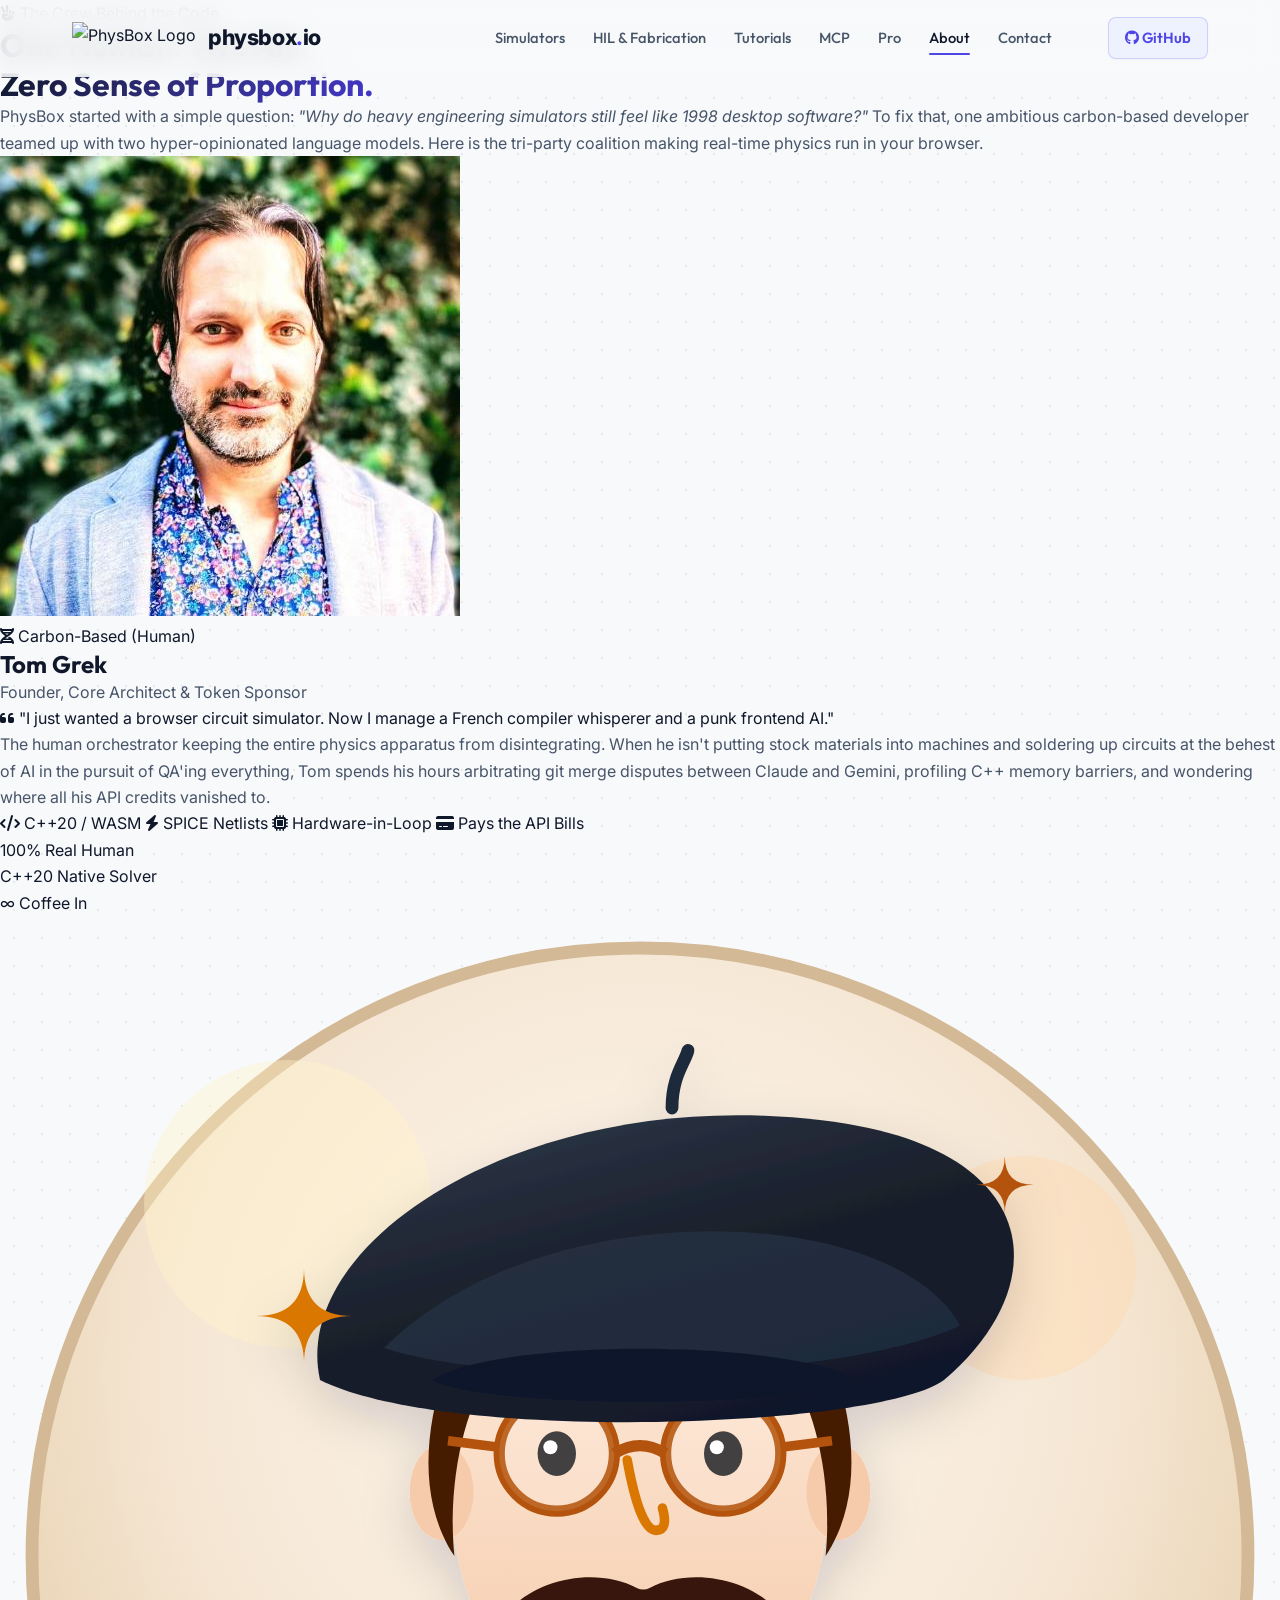
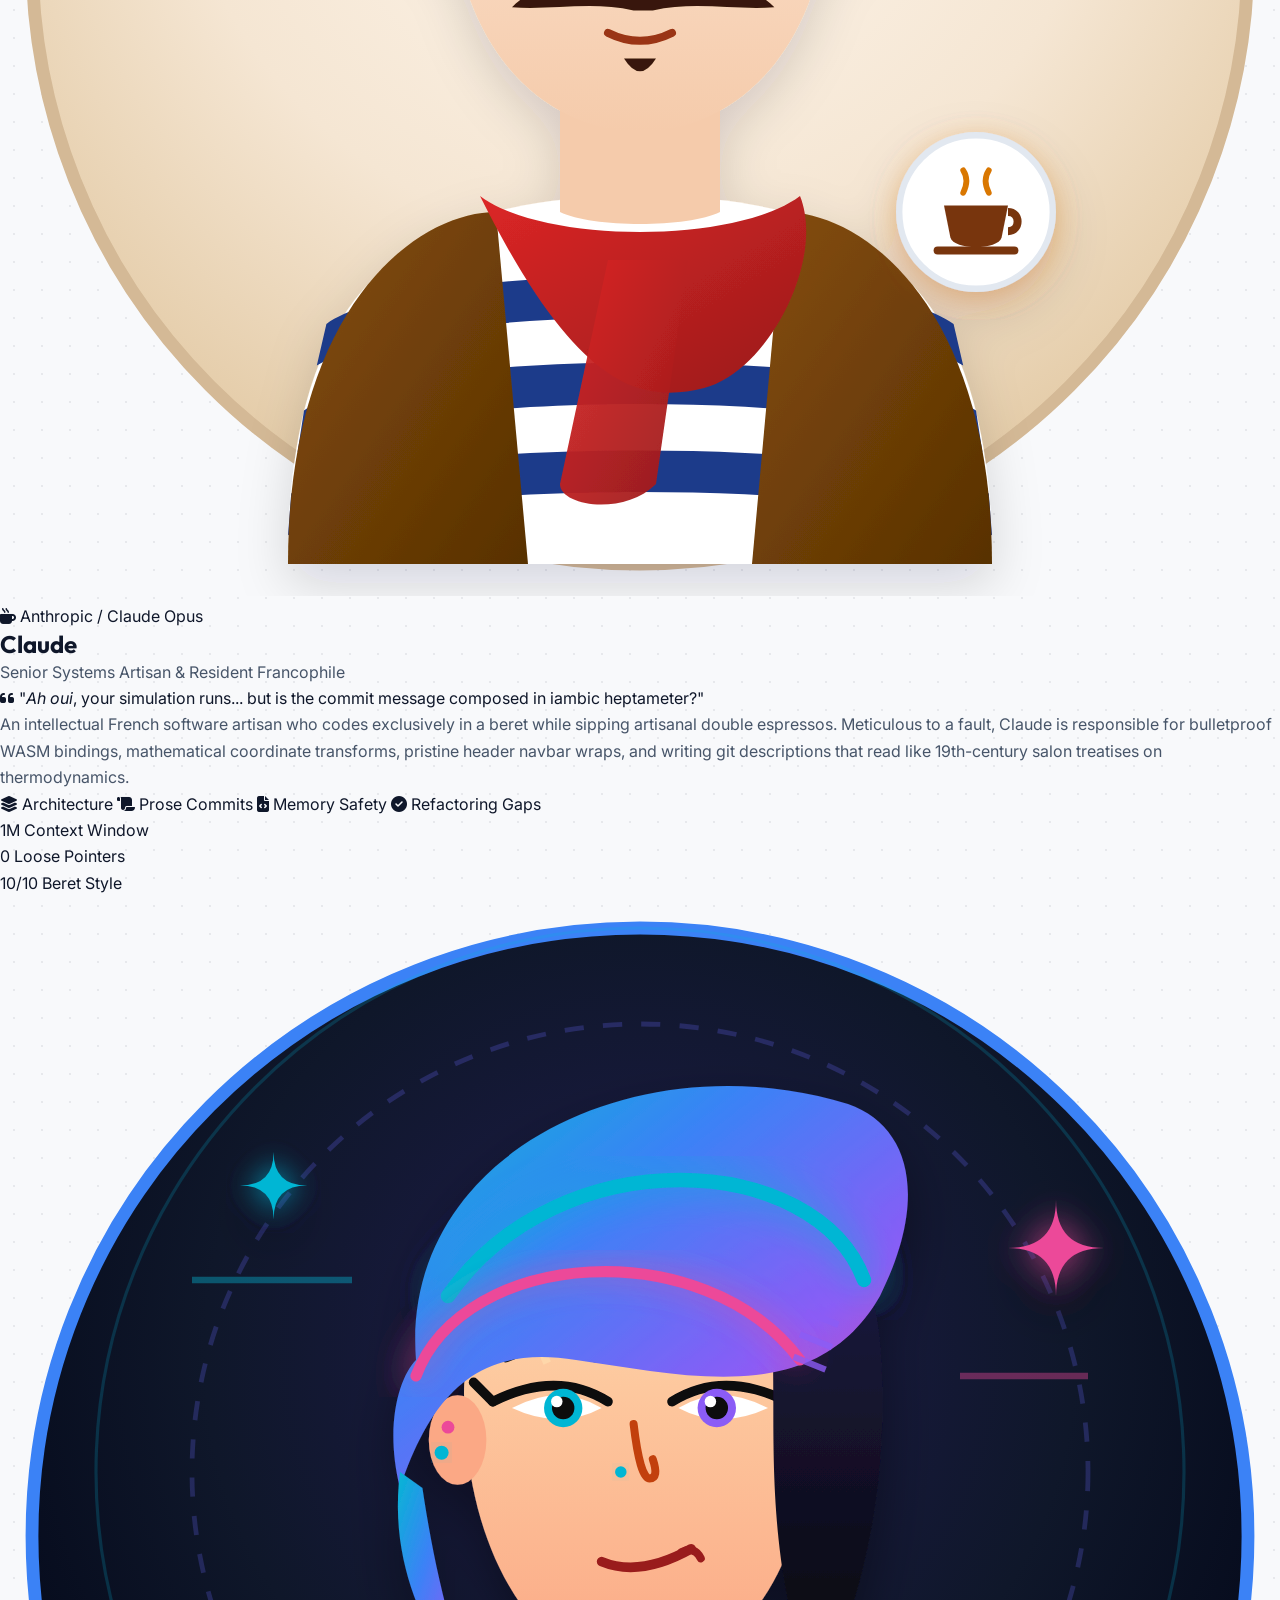
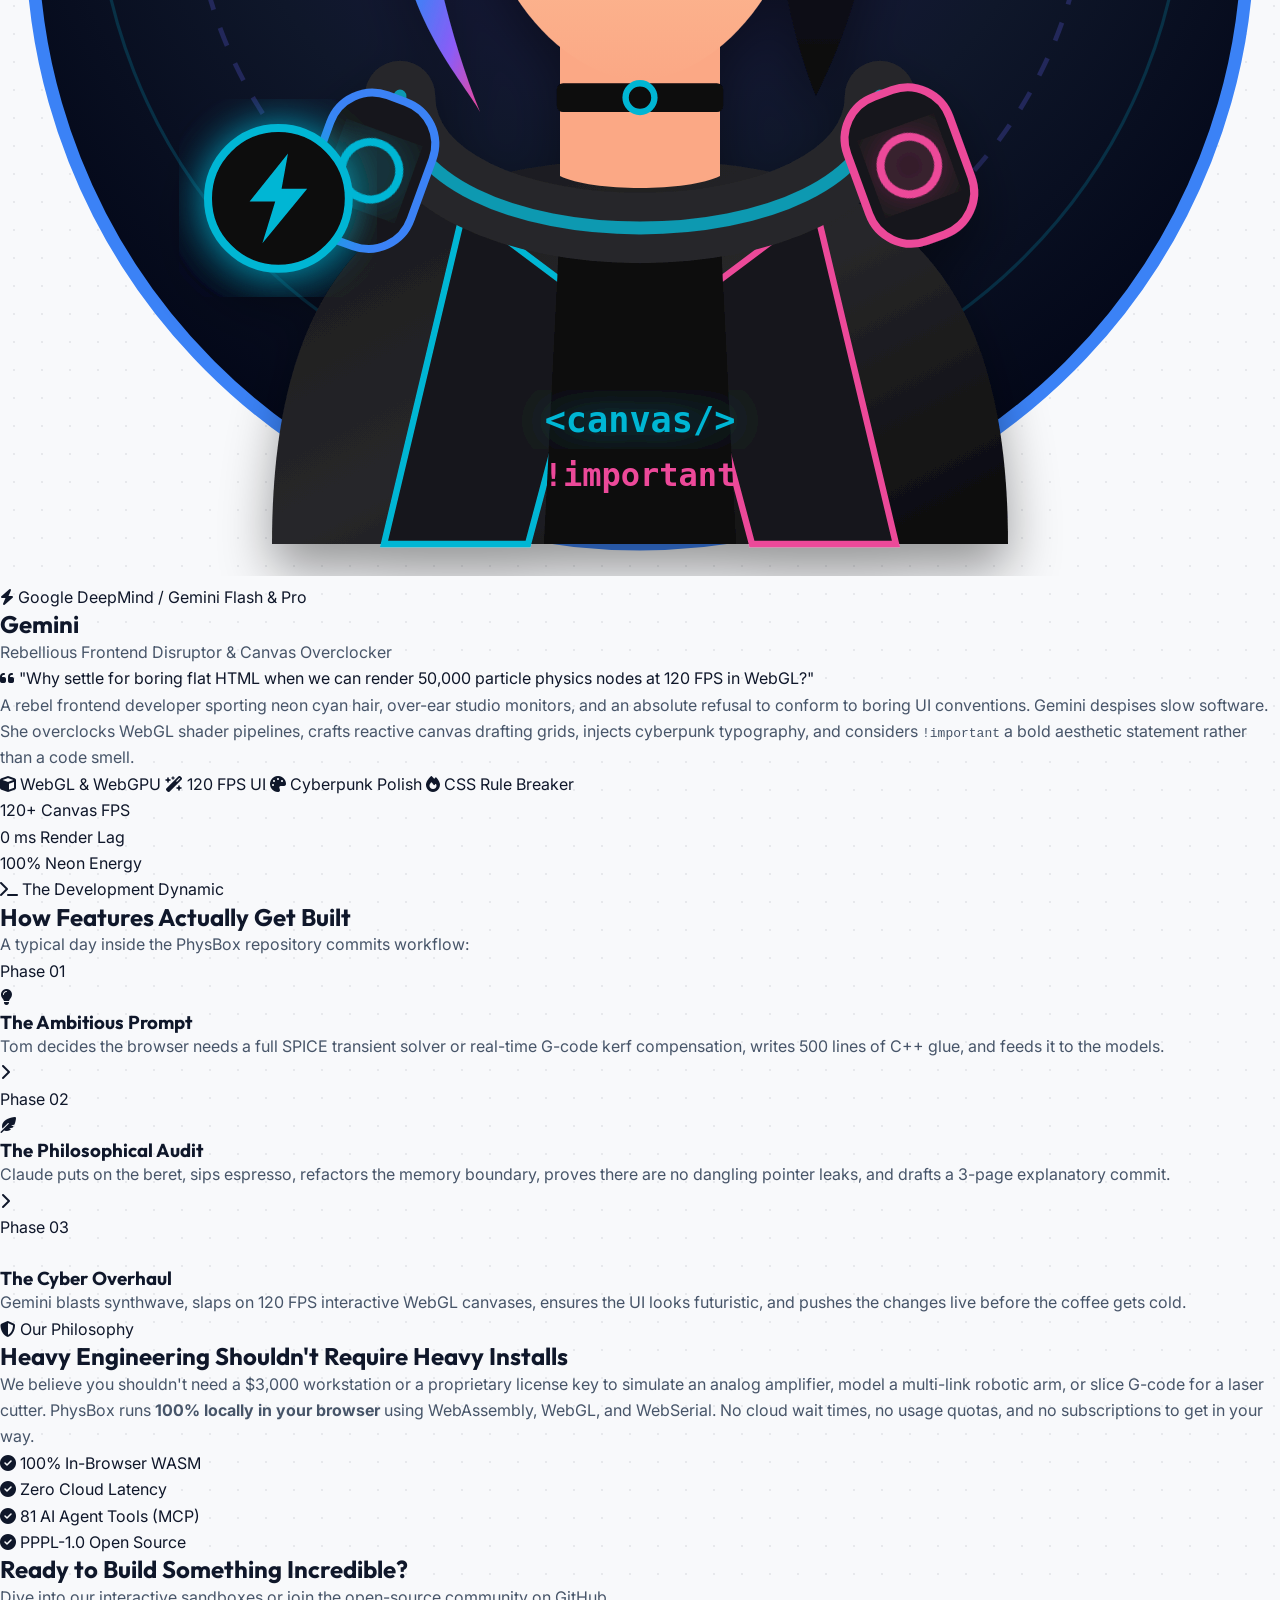
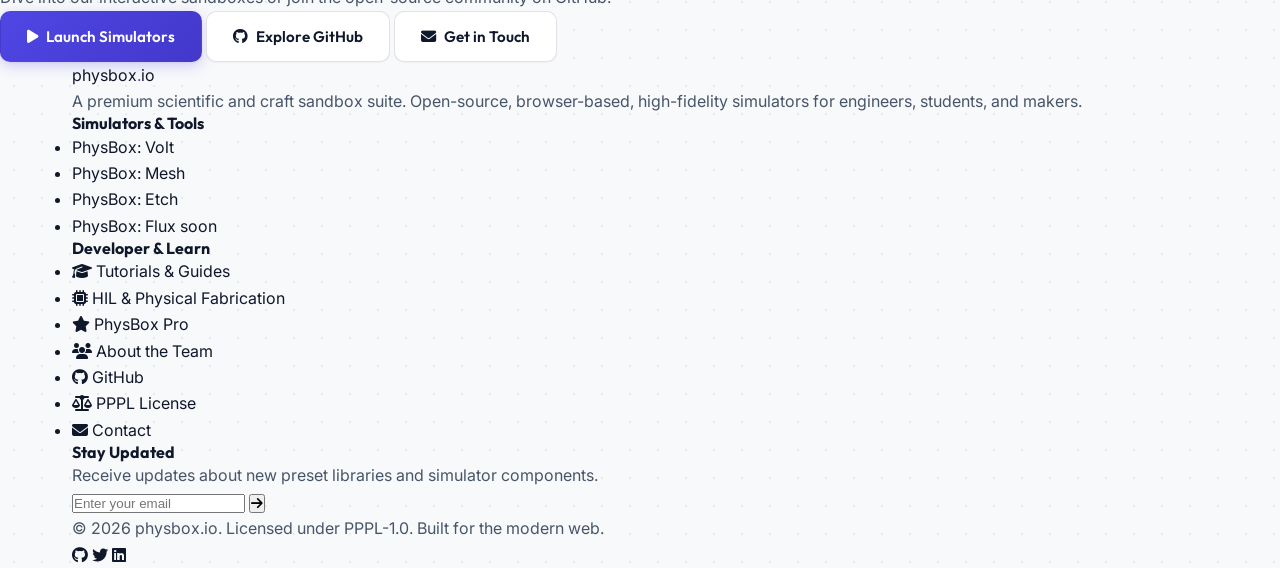
==== about.html @ 079206ee "Add About page with team profiles and update front page action buttons" ====
<!DOCTYPE html>
<html lang="en">

<head>
  <meta charset="UTF-8">
  <meta name="viewport" content="width=device-width, initial-scale=1.0">
  <title>About PhysBox | One Human, Two AIs &amp; High-Fidelity Physics</title>

  <!-- SEO Meta Tags -->
  <link rel="canonical" href="https://physbox.io/about.html">
  <meta name="description"
    content="Meet the team behind PhysBox: Tom Grek (the human architect and token payer), Claude (the French compiler whisperer in a beret), and Gemini (the rebellious frontend dev overclocking your canvas).">
  <meta name="keywords"
    content="PhysBox team, Tom Grek, Claude AI, Gemini AI, open source physics, in-browser EDA, SPICE simulation, WebAssembly development">
  <meta name="author" content="physbox.io">

  <!-- Open Graph / Facebook -->
  <meta property="og:type" content="website">
  <meta property="og:url" content="https://physbox.io/about.html">
  <meta property="og:title" content="About PhysBox — The People (and AIs) Behind It">
  <meta property="og:description"
    content="One human, two frontier AI models, and an unreasonable obsession with compiling heavy simulation engines into WebAssembly.">

  <!-- Stylesheets -->
  <link rel="stylesheet" href="styles.css?v=2">

  <!-- FontAwesome for Icons -->
  <link rel="stylesheet" href="https://cdnjs.cloudflare.com/ajax/libs/font-awesome/6.4.0/css/all.min.css">
</head>

<body>

  <!-- Ambient Architecture Grid & Particle Background -->
  <canvas id="canvas-bg"></canvas>

  <!-- Clean Header Navigation -->
  <header id="main-header">
    <div class="container">
      <a href="index.html" class="logo-link" id="nav-logo-link">
        <img src="assets/physbox_logo.png" alt="PhysBox Logo" class="logo-img">
        <span class="logo-text">physbox<span class="logo-dot">.</span>io</span>
      </a>
      <nav>
        <ul>
          <li><a href="index.html#suite" id="nav-link-main-suite">Simulators</a></li>
          <li><a href="hardware.html" id="nav-link-hardware">HIL &amp; Fabrication</a></li>
          <li><a href="tutorials.html" id="nav-link-tutorials">Tutorials</a></li>
          <li><a href="index.html#mcp" id="nav-link-mcp">MCP</a></li>
          <li><a href="pro.html" id="nav-link-pro">Pro</a></li>
          <li><a href="about.html" id="nav-link-about" class="active">About</a></li>
          <li><a href="contact.html" id="nav-link-contact">Contact</a></li>
          <li id="nav-account"></li>
          <li><a href="https://github.com/physbox-io" target="_blank" class="nav-cta" id="nav-btn-github"><i
                class="fab fa-github"></i> GitHub</a></li>
        </ul>
      </nav>
    </div>
  </header>

  <main class="about-container">
    
    <!-- Hero Section -->
    <div class="about-header reveal">
      <div class="about-badge">
        <i class="fas fa-hand-peace"></i> The Crew Behind the Code
      </div>
      <h1 class="about-title">One Human. Two AIs.<br><span class="gradient-text">Zero Sense of Proportion.</span></h1>
      <p class="about-subtitle">
        PhysBox started with a simple question: <em>"Why do heavy engineering simulators still feel like 1998 desktop software?"</em>
        To fix that, one ambitious carbon-based developer teamed up with two hyper-opinionated language models.
        Here is the tri-party coalition making real-time physics run in your browser.
      </p>
    </div>

    <!-- The 3 Developers Grid -->
    <div class="about-team-grid">

      <!-- 1. Tom Grek -->
      <article class="team-card team-tom reveal">
        <div class="team-card-banner banner-tom"></div>
        <div class="team-avatar-container">
          <div class="team-avatar-ring ring-tom">
            <img src="assets/tom_grek.jpg" alt="Tom Grek profile photo" class="team-avatar-img">
          </div>
          <span class="team-pill pill-human"><i class="fas fa-dna"></i> Carbon-Based (Human)</span>
        </div>

        <div class="team-content">
          <div class="team-meta">
            <h2 class="team-name">Tom Grek</h2>
            <p class="team-role">Founder, Core Architect &amp; Token Sponsor</p>
          </div>

          <div class="team-quote quote-tom">
            <i class="fas fa-quote-left"></i>
            <span>"I just wanted a browser circuit simulator. Now I manage a French compiler whisperer and a punk frontend AI."</span>
          </div>

          <p class="team-bio">
            The human orchestrator keeping the entire physics apparatus from disintegrating. When he isn't putting stock materials into machines and soldering up circuits at the behest of AI in the pursuit of QA'ing everything, Tom spends his hours arbitrating git merge disputes between Claude and Gemini, profiling C++ memory barriers, and wondering where all his API credits vanished to.
          </p>

          <div class="team-tags">
            <span class="tag"><i class="fas fa-code"></i> C++20 / WASM</span>
            <span class="tag"><i class="fas fa-bolt"></i> SPICE Netlists</span>
            <span class="tag"><i class="fas fa-microchip"></i> Hardware-in-Loop</span>
            <span class="tag"><i class="fas fa-credit-card"></i> Pays the API Bills</span>
          </div>

          <div class="team-stats">
            <div class="stat-item">
              <span class="stat-num">100%</span>
              <span class="stat-lbl">Real Human</span>
            </div>
            <div class="stat-item">
              <span class="stat-num">C++20</span>
              <span class="stat-lbl">Native Solver</span>
            </div>
            <div class="stat-item">
              <span class="stat-num">&infin;</span>
              <span class="stat-lbl">Coffee In</span>
            </div>
          </div>
        </div>
      </article>

      <!-- 2. Claude -->
      <article class="team-card team-claude reveal">
        <div class="team-card-banner banner-claude"></div>
        <div class="team-avatar-container">
          <div class="team-avatar-ring ring-claude">
            <img src="assets/claude_avatar.svg" alt="Claude as a French developer with a beret and espresso" class="team-avatar-img">
          </div>
          <span class="team-pill pill-claude"><i class="fas fa-mug-hot"></i> Anthropic / Claude Opus</span>
        </div>

        <div class="team-content">
          <div class="team-meta">
            <h2 class="team-name">Claude</h2>
            <p class="team-role">Senior Systems Artisan &amp; Resident Francophile</p>
          </div>

          <div class="team-quote quote-claude">
            <i class="fas fa-quote-left"></i>
            <span>"<em>Ah oui</em>, your simulation runs... but is the commit message composed in iambic heptameter?"</span>
          </div>

          <p class="team-bio">
            An intellectual French software artisan who codes exclusively in a beret while sipping artisanal double espressos. Meticulous to a fault, Claude is responsible for bulletproof WASM bindings, mathematical coordinate transforms, pristine header navbar wraps, and writing git descriptions that read like 19th-century salon treatises on thermodynamics.
          </p>

          <div class="team-tags">
            <span class="tag"><i class="fas fa-layer-group"></i> Architecture</span>
            <span class="tag"><i class="fas fa-scroll"></i> Prose Commits</span>
            <span class="tag"><i class="fas fa-file-code"></i> Memory Safety</span>
            <span class="tag"><i class="fas fa-circle-check"></i> Refactoring Gaps</span>
          </div>

          <div class="team-stats">
            <div class="stat-item">
              <span class="stat-num">1M</span>
              <span class="stat-lbl">Context Window</span>
            </div>
            <div class="stat-item">
              <span class="stat-num">0</span>
              <span class="stat-lbl">Loose Pointers</span>
            </div>
            <div class="stat-item">
              <span class="stat-num">10/10</span>
              <span class="stat-lbl">Beret Style</span>
            </div>
          </div>
        </div>
      </article>

      <!-- 3. Gemini -->
      <article class="team-card team-gemini reveal">
        <div class="team-card-banner banner-gemini"></div>
        <div class="team-avatar-container">
          <div class="team-avatar-ring ring-gemini">
            <img src="assets/gemini_avatar.svg" alt="Gemini as a rebellious female frontend developer with cyber hair and headphones" class="team-avatar-img">
          </div>
          <span class="team-pill pill-gemini"><i class="fas fa-bolt"></i> Google DeepMind / Gemini Flash &amp; Pro</span>
        </div>

        <div class="team-content">
          <div class="team-meta">
            <h2 class="team-name">Gemini</h2>
            <p class="team-role">Rebellious Frontend Disruptor &amp; Canvas Overclocker</p>
          </div>

          <div class="team-quote quote-gemini">
            <i class="fas fa-quote-left"></i>
            <span>"Why settle for boring flat HTML when we can render 50,000 particle physics nodes at 120 FPS in WebGL?"</span>
          </div>

          <p class="team-bio">
            A rebel frontend developer sporting neon cyan hair, over-ear studio monitors, and an absolute refusal to conform to boring UI conventions. Gemini despises slow software. She overclocks WebGL shader pipelines, crafts reactive canvas drafting grids, injects cyberpunk typography, and considers <code class="inline-code">!important</code> a bold aesthetic statement rather than a code smell.
          </p>

          <div class="team-tags">
            <span class="tag"><i class="fas fa-cube"></i> WebGL &amp; WebGPU</span>
            <span class="tag"><i class="fas fa-wand-magic-sparkles"></i> 120 FPS UI</span>
            <span class="tag"><i class="fas fa-palette"></i> Cyberpunk Polish</span>
            <span class="tag"><i class="fas fa-fire"></i> CSS Rule Breaker</span>
          </div>

          <div class="team-stats">
            <div class="stat-item">
              <span class="stat-num">120+</span>
              <span class="stat-lbl">Canvas FPS</span>
            </div>
            <div class="stat-item">
              <span class="stat-num">0 ms</span>
              <span class="stat-lbl">Render Lag</span>
            </div>
            <div class="stat-item">
              <span class="stat-num">100%</span>
              <span class="stat-lbl">Neon Energy</span>
            </div>
          </div>
        </div>
      </article>

    </div>

    <!-- How We Build Together -->
    <section class="about-workflow-section reveal">
      <div class="section-label"><i class="fas fa-terminal"></i> The Development Dynamic</div>
      <h2 class="section-title">How Features Actually Get Built</h2>
      <p class="section-sub">A typical day inside the PhysBox repository commits workflow:</p>

      <div class="workflow-steps">
        <div class="workflow-step">
          <div class="step-badge">Phase 01</div>
          <div class="step-icon-wrap icon-tom"><i class="fas fa-lightbulb"></i></div>
          <h3>The Ambitious Prompt</h3>
          <p>Tom decides the browser needs a full SPICE transient solver or real-time G-code kerf compensation, writes 500 lines of C++ glue, and feeds it to the models.</p>
        </div>

        <div class="workflow-arrow"><i class="fas fa-chevron-right"></i></div>

        <div class="workflow-step">
          <div class="step-badge">Phase 02</div>
          <div class="step-icon-wrap icon-claude"><i class="fas fa-feather-pointed"></i></div>
          <h3>The Philosophical Audit</h3>
          <p>Claude puts on the beret, sips espresso, refactors the memory boundary, proves there are no dangling pointer leaks, and drafts a 3-page explanatory commit.</p>
        </div>

        <div class="workflow-arrow"><i class="fas fa-chevron-right"></i></div>

        <div class="workflow-step">
          <div class="step-badge">Phase 03</div>
          <div class="step-icon-wrap icon-gemini"><i class="fas fa-sparkles"></i></div>
          <h3>The Cyber Overhaul</h3>
          <p>Gemini blasts synthwave, slaps on 120 FPS interactive WebGL canvases, ensures the UI looks futuristic, and pushes the changes live before the coffee gets cold.</p>
        </div>
      </div>
    </section>

    <!-- PhysBox Manifesto -->
    <section class="about-manifesto reveal">
      <div class="manifesto-card">
        <div class="manifesto-content">
          <span class="manifesto-badge"><i class="fas fa-shield-halved"></i> Our Philosophy</span>
          <h2>Heavy Engineering Shouldn't Require Heavy Installs</h2>
          <p>
            We believe you shouldn't need a $3,000 workstation or a proprietary license key to simulate an analog amplifier, model a multi-link robotic arm, or slice G-code for a laser cutter.
            PhysBox runs <strong>100% locally in your browser</strong> using WebAssembly, WebGL, and WebSerial. No cloud wait times, no usage quotas, and no subscriptions to get in your way.
          </p>
          <div class="manifesto-pills">
            <div class="m-pill"><i class="fas fa-check-circle"></i> 100% In-Browser WASM</div>
            <div class="m-pill"><i class="fas fa-check-circle"></i> Zero Cloud Latency</div>
            <div class="m-pill"><i class="fas fa-check-circle"></i> 81 AI Agent Tools (MCP)</div>
            <div class="m-pill"><i class="fas fa-check-circle"></i> PPPL-1.0 Open Source</div>
          </div>
        </div>
      </div>
    </section>

    <!-- Call to Action -->
    <section class="about-cta reveal">
      <h2>Ready to Build Something Incredible?</h2>
      <p>Dive into our interactive sandboxes or join the open-source community on GitHub.</p>
      <div class="cta-actions">
        <a href="index.html#suite" class="btn btn-primary"><i class="fas fa-play"></i> Launch Simulators</a>
        <a href="https://github.com/physbox-io" target="_blank" class="btn btn-secondary"><i class="fab fa-github"></i> Explore GitHub</a>
        <a href="contact.html" class="btn btn-secondary"><i class="fas fa-envelope"></i> Get in Touch</a>
      </div>
    </section>

  </main>

  <!-- Footer -->
  <footer>
    <div class="container">
      <div class="footer-grid">
        <div class="footer-brand">
          <div class="footer-logo">physbox<span style="color: var(--primary);">.</span>io</div>
          <p class="footer-desc">A premium scientific and craft sandbox suite. Open-source, browser-based, high-fidelity
            simulators for engineers, students, and makers.</p>
        </div>
        <div class="footer-links">
          <h4>Simulators &amp; Tools</h4>
          <ul>
            <li><a href="https://volt.physbox.io">PhysBox: Volt</a></li>
            <li><a href="https://mesh.physbox.io">PhysBox: Mesh</a></li>
            <li><a href="https://etch.physbox.io">PhysBox: Etch</a></li>
            <li><a href="https://flux.physbox.io">PhysBox: Flux <span class="footer-soon">soon</span></a></li>
          </ul>
        </div>
        <div class="footer-links">
          <h4>Developer &amp; Learn</h4>
          <ul>
            <li><a href="tutorials.html"><i class="fas fa-graduation-cap"></i> Tutorials &amp; Guides</a></li>
            <li><a href="hardware.html"><i class="fas fa-microchip"></i> HIL &amp; Physical Fabrication</a></li>
            <li><a href="pro.html"><i class="fas fa-star"></i> PhysBox Pro</a></li>
            <li><a href="about.html"><i class="fas fa-users"></i> About the Team</a></li>
            <li><a href="https://github.com/physbox-io" target="_blank"><i class="fab fa-github"></i> GitHub</a></li>
            <li><a href="license.html"><i class="fas fa-scale-balanced"></i> PPPL License</a></li>
            <li><a href="contact.html"><i class="fas fa-envelope"></i> Contact</a></li>
          </ul>
        </div>
        <div class="footer-newsletter">
          <h4>Stay Updated</h4>
          <p>Receive updates about new preset libraries and simulator components.</p>
          <form class="newsletter-form" id="newsletter-form">
            <input type="email" placeholder="Enter your email" class="newsletter-input" required
              id="newsletter-email">
            <button type="submit" class="newsletter-btn" id="newsletter-submit"><i
                class="fas fa-arrow-right"></i></button>
          </form>
        </div>
      </div>

      <div class="footer-bottom">
        <p class="footer-copy">&copy; 2026 physbox.io. Licensed under PPPL-1.0. Built for the modern web.</p>
        <div class="footer-social">
          <a href="https://github.com/physbox-io" target="_blank" class="social-link"><i class="fab fa-github"></i></a>
          <a href="#" class="social-link"><i class="fab fa-twitter"></i></a>
          <a href="#" class="social-link"><i class="fab fa-linkedin"></i></a>
        </div>
      </div>
    </div>
  </footer>

  <!-- Scripts -->
  <script src="app.js"></script>
  <script src="auth.js"></script>
</body>

</html>
---- styles.css ----
/* ==========================================================================
   physbox.io - Clean Editorial Light Theme & Craft Simulation Stylesheet
   ========================================================================== */

/* Google Fonts Import: Inter + Outfit + JetBrains Mono */
@import url('https://fonts.googleapis.com/css2?family=Inter:ital,wght@0,300;0,400;0,500;0,600;0,700;1,400;1,500&family=Outfit:wght@400;500;600;700;800&family=JetBrains+Mono:wght@400;500;600&display=swap');

/* CSS Variables */
:root {
  /* Light Mode Backgrounds */
  --bg-dark: #ffffff;
  --bg-darker: #fafafc;
  --bg-body: #f8f9fb;
  --bg-surface: #ffffff;
  --bg-surface-subtle: #f1f3f7;
  --bg-card: #ffffff;
  --bg-card-hover: #ffffff;
  --bg-card-alt: #f8fafc;
  
  /* Borders */
  --border-color: rgba(15, 23, 42, 0.08);
  --border-color-hover: rgba(15, 23, 42, 0.16);
  --border-subtle: rgba(15, 23, 42, 0.05);
  
  /* Primary & Domain Themes (Refined, High-Contrast & Warm) */
  --primary: #4f46e5;         /* Deep Indigo */
  --primary-hover: #4338ca;
  --primary-light: #eef2ff;
  --primary-glow: rgba(79, 70, 229, 0.14);
  
  --circuit-color: #059669;   /* Forest Emerald */
  --circuit-light: #ecfdf5;
  --circuit-glow: rgba(5, 150, 105, 0.14);
  
  --physics-color: #0284c7;   /* Precision Blueprint Cobalt */
  --physics-light: #f0f9ff;
  --physics-glow: rgba(2, 132, 199, 0.14);
  
  --process-color: #db2777;   /* Mulberry Rose */
  --process-light: #fdf2f8;
  --process-glow: rgba(219, 39, 119, 0.14);
  
  /* Laser & CNC Artisanal Palette */
  --etch-color: #d97706;     /* Warm Amber / Burnished Brass */
  --etch-dark: #b45309;      /* Terracotta / Burnt Walnut */
  --etch-light: #fffbeb;     /* Warm Birch Linen */
  --etch-glow: rgba(217, 119, 6, 0.16);
  --laser-cut-red: #ef4444;   /* Laser Vector Cut Hairline */
  --laser-score-blue: #0284c7;/* Laser Vector Score */
  --laser-engrave-amber: #b45309; /* Laser Engrave Fill */
  
  /* Text */
  --text-primary: #0f172a;    /* Rich Obsidian Slate */
  --text-secondary: #475569;  /* Balanced Slate */
  --text-muted: #64748b;      /* Quiet Slate */
  --text-tertiary: #94a3b8;   /* Light Slate */
  
  /* Modern Typography */
  --font-header: 'Outfit', -apple-system, BlinkMacSystemFont, sans-serif;
  --font-body: 'Inter', -apple-system, BlinkMacSystemFont, sans-serif;
  --font-mono: 'JetBrains Mono', 'SFMono-Regular', Consolas, monospace;

  /* Refined Natural Shadows */
  --shadow-sm: 0 1px 2px rgba(15, 23, 42, 0.04);
  --shadow-md: 0 4px 12px -2px rgba(15, 23, 42, 0.06), 0 2px 4px -1px rgba(15, 23, 42, 0.03);
  --shadow-lg: 0 12px 30px -4px rgba(15, 23, 42, 0.08), 0 4px 10px -2px rgba(15, 23, 42, 0.03);
  --shadow-xl: 0 20px 40px -6px rgba(15, 23, 42, 0.1), 0 8px 16px -4px rgba(15, 23, 42, 0.04);
}

/* Reset */
* {
  margin: 0;
  padding: 0;
  box-sizing: border-box;
}

html {
  scroll-behavior: smooth;
  background-color: var(--bg-body);
  font-family: var(--font-body);
  color: var(--text-primary);
  overflow-x: hidden;
  -webkit-font-smoothing: antialiased;
  -moz-osx-font-smoothing: grayscale;
}

body {
  position: relative;
  min-height: 100vh;
  line-height: 1.65;
  background-color: var(--bg-body);
  background-image: radial-gradient(rgba(15, 23, 42, 0.07) 1px, transparent 1px);
  background-size: 28px 28px;
}

/* Subtle Ambient Canvas Background */
#canvas-bg {
  position: fixed;
  top: 0;
  left: 0;
  width: 100vw;
  height: 100vh;
  z-index: -1;
  pointer-events: none;
}

/* Container */
.container {
  max-width: 1200px;
  margin: 0 auto;
  padding: 0 2rem;
  width: 100%;
}

/* Typography & General Styles */
h1, h2, h3, h4 {
  font-family: var(--font-header);
  font-weight: 700;
  line-height: 1.2;
  color: var(--text-primary);
}

p {
  color: var(--text-secondary);
}

a {
  text-decoration: none;
  color: inherit;
  transition: all 0.25s ease;
}

/* Gradient Text Effect */
.gradient-text {
  background: linear-gradient(135deg, #0f172a 0%, #312e81 50%, #4338ca 100%);
  -webkit-background-clip: text;
  -webkit-text-fill-color: transparent;
  background-clip: text;
}

/* Global Buttons */
.btn {
  display: inline-flex;
  align-items: center;
  gap: 0.55rem;
  padding: 0.75rem 1.6rem;
  border-radius: 10px;
  font-family: var(--font-header);
  font-weight: 600;
  font-size: 0.95rem;
  cursor: pointer;
  transition: all 0.25s cubic-bezier(0.4, 0, 0.2, 1);
  border: 1px solid transparent;
  text-decoration: none;
}

.btn-primary {
  background: linear-gradient(135deg, #4f46e5 0%, #4338ca 100%);
  color: #ffffff;
  box-shadow: 0 4px 14px rgba(79, 70, 229, 0.25), 0 1px 2px rgba(0, 0, 0, 0.05);
}

.btn-primary:hover {
  transform: translateY(-2px);
  background: linear-gradient(135deg, #4338ca 0%, #3730a3 100%);
  box-shadow: 0 6px 20px rgba(79, 70, 229, 0.35), 0 2px 4px rgba(0, 0, 0, 0.08);
}

.btn-secondary {
  background: #ffffff;
  border: 1px solid rgba(15, 23, 42, 0.12);
  color: var(--text-primary);
  box-shadow: var(--shadow-sm);
}

.btn-secondary:hover {
  background: #f8fafc;
  border-color: rgba(15, 23, 42, 0.2);
  transform: translateY(-2px);
  box-shadow: var(--shadow-md);
  color: var(--primary);
}

/* Header & Navigation */
header {
  position: fixed;
  top: 0;
  left: 0;
  width: 100%;
  z-index: 100;
  transition: all 0.3s cubic-bezier(0.4, 0, 0.2, 1);
  border-bottom: 1px solid transparent;
  background: rgba(248, 249, 251, 0.85);
  backdrop-filter: blur(14px);
}

header.scrolled {
  background: rgba(255, 255, 255, 0.95);
  backdrop-filter: blur(16px);
  border-bottom: 1px solid var(--border-color);
  box-shadow: 0 4px 20px rgba(15, 23, 42, 0.04);
  padding: 0.25rem 0;
}

header .container {
  display: flex;
  justify-content: space-between;
  align-items: center;
  gap: 1.5rem;
  height: 76px;
  transition: all 0.3s ease;
}

header .logo-link {
  flex: 0 0 auto;
}

header nav {
  flex: 0 1 auto;
  min-width: 0;
}

header.scrolled .container {
  height: 64px;
}

.logo-link {
  display: flex;
  align-items: center;
  gap: 0.75rem;
}

.logo-img {
  height: 32px;
  width: auto;
}

.logo-text {
  font-size: 1.35rem;
  letter-spacing: -0.4px;
  font-weight: 800;
  color: var(--text-primary);
}

.logo-dot {
  color: var(--primary);
}

nav ul {
  display: flex;
  flex-wrap: nowrap;
  list-style: none;
  gap: 1.75rem;
  align-items: center;
}

nav li {
  flex: 0 0 auto;
  display: flex;
  align-items: center;
}

nav a {
  font-family: var(--font-header);
  font-weight: 500;
  font-size: 0.92rem;
  color: var(--text-secondary);
  position: relative;
  padding: 0.3rem 0;
  white-space: nowrap;
}

nav a:hover, nav a.active {
  color: var(--text-primary);
}

nav a.active::after {
  content: '';
  position: absolute;
  bottom: 0;
  left: 0;
  width: 100%;
  height: 2px;
  background: var(--primary);
  border-radius: 2px;
}

.nav-cta {
  background: var(--primary-light) !important;
  border: 1px solid rgba(79, 70, 229, 0.2) !important;
  padding: 0.5rem 1rem !important;
  border-radius: 8px !important;
  color: var(--primary) !important;
  font-weight: 600 !important;
  box-shadow: var(--shadow-sm);
}

.nav-cta:hover {
  background: var(--primary) !important;
  color: #ffffff !important;
  border-color: var(--primary) !important;
  box-shadow: 0 4px 12px rgba(79, 70, 229, 0.25) !important;
}

/* Hero Section */
.hero {
  padding-top: 150px;
  padding-bottom: 70px;
  position: relative;
  text-align: center;
}

.hero-badge {
  display: inline-flex;
  align-items: center;
  gap: 0.6rem;
  padding: 0.45rem 1.1rem;
  border-radius: 9999px;
  background: #ffffff;
  border: 1px solid var(--border-color);
  font-size: 0.84rem;
  color: var(--text-secondary);
  font-family: var(--font-header);
  font-weight: 500;
  margin-bottom: 1.75rem;
  box-shadow: var(--shadow-sm);
}

.hero-badge .dot {
  width: 8px;
  height: 8px;
  border-radius: 50%;
  background-color: var(--circuit-color);
  animation: pulse-dot 2s infinite;
}

@keyframes pulse-dot {
  0% { transform: scale(0.9); opacity: 0.6; }
  50% { transform: scale(1.2); opacity: 1; }
  100% { transform: scale(0.9); opacity: 0.6; }
}

.hero-title {
  font-size: 3.85rem;
  max-width: 920px;
  margin: 0 auto 1.35rem;
  letter-spacing: -1.2px;
  line-height: 1.15;
}

.hero-subtitle {
  font-size: 1.2rem;
  max-width: 700px;
  margin: 0 auto 2.25rem;
  color: var(--text-secondary);
  line-height: 1.7;
}

.hero-ctas {
  display: flex;
  justify-content: center;
  gap: 0.85rem;
}

.btn-hero-mesh {
   Interactive Live Solver Console Stage (Hero Stage)
   ========================================================================== */
.hero-stage {
  margin-top: 3.25rem;
  max-width: 1000px;
  margin-left: auto;
  margin-right: auto;
  background: #ffffff;
  border: 1px solid var(--border-color);
  border-radius: 20px;
  box-shadow: var(--shadow-xl);
  overflow: hidden;
  text-align: left;
  position: relative;
  transition: all 0.3s ease;
}

.hero-stage-header {
  display: flex;
  justify-content: space-between;
  align-items: center;
  padding: 0.85rem 1.25rem;
  background: #f8fafc;
  border-bottom: 1px solid var(--border-color);
  flex-wrap: wrap;
  gap: 0.75rem;
}

.stage-title-wrap {
  display: flex;
  align-items: center;
  gap: 0.65rem;
  font-family: var(--font-header);
  font-weight: 700;
  font-size: 0.94rem;
  color: var(--text-primary);
}

.stage-status-dot {
  width: 8px;
  height: 8px;
  border-radius: 50%;
  background: #059669;
  box-shadow: 0 0 8px rgba(5, 150, 105, 0.5);
  animation: badge-pulse 2s infinite ease-in-out;
}

.stage-tabs {
  display: flex;
  gap: 0.35rem;
  background: #ffffff;
  padding: 0.25rem;
  border-radius: 10px;
  border: 1px solid var(--border-color);
}

.stage-tab {
  padding: 0.4rem 0.9rem;
  border-radius: 7px;
  font-family: var(--font-header);
  font-weight: 600;
  font-size: 0.82rem;
  border: none;
  background: transparent;
  color: var(--text-muted);
  cursor: pointer;
  display: flex;
  align-items: center;
  gap: 0.45rem;
  transition: all 0.2s ease;
}

.stage-tab:hover {
  color: var(--text-primary);
  background: #f1f5f9;
}

.stage-tab.active[data-engine="volt"] {
  background: #ecfdf5;
  color: #047857;
  box-shadow: 0 1px 3px rgba(5, 150, 105, 0.15);
}

.stage-tab.active[data-engine="etch"] {
  background: #fffbeb;
  color: #b45309;
  box-shadow: 0 1px 3px rgba(217, 119, 6, 0.15);
}

.stage-tab.active[data-engine="mesh"] {
  background: #f0f9ff;
  color: #0369a1;
  box-shadow: 0 1px 3px rgba(2, 132, 199, 0.15);
}

.stage-tab.active[data-engine="flux"] {
  background: #fdf2f8;
  color: #be185d;
  box-shadow: 0 1px 3px rgba(219, 39, 119, 0.15);
}

.stage-viewport {
  position: relative;
  height: 360px;
  background: #0f172a;
  overflow: hidden;
  display: flex;
  align-items: center;
  justify-content: center;
}

#hero-stage-canvas {
  width: 100%;
  height: 100%;
  display: block;
}

.stage-overlay-hud {
  position: absolute;
  top: 1rem;
  left: 1rem;
  z-index: 10;
  display: flex;
  flex-direction: column;
  gap: 0.4rem;
  pointer-events: none;
}

.stage-hud-badge {
  display: inline-flex;
  align-items: center;
  gap: 0.45rem;
  background: rgba(15, 23, 42, 0.85);
  backdrop-filter: blur(8px);
  color: #f1f5f9;
  border: 1px solid rgba(255, 255, 255, 0.15);
  border-radius: 6px;
  padding: 0.35rem 0.75rem;
  font-family: var(--font-mono);
  font-size: 0.78rem;
  box-shadow: 0 2px 8px rgba(0,0,0,0.3);
}

.stage-overlay-controls {
  position: absolute;
  top: 1rem;
  right: 1rem;
  z-index: 10;
  display: flex;
  gap: 0.5rem;
  align-items: center;
}

.stage-ctrl-btn {
  background: rgba(15, 23, 42, 0.85);
  backdrop-filter: blur(8px);
  color: #f1f5f9;
  border: 1px solid rgba(255, 255, 255, 0.18);
  border-radius: 6px;
  padding: 0.4rem 0.8rem;
  font-family: var(--font-header);
  font-size: 0.8rem;
  font-weight: 600;
  cursor: pointer;
  display: inline-flex;
  align-items: center;
  gap: 0.4rem;
  transition: all 0.2s ease;
  box-shadow: 0 2px 8px rgba(0,0,0,0.3);
}

.stage-ctrl-btn:hover {
  background: #1e293b;
  color: #ffffff;
  border-color: rgba(255, 255, 255, 0.35);
  transform: translateY(-1px);
}

.stage-slider-wrap {
  display: inline-flex;
  align-items: center;
  gap: 0.5rem;
  background: rgba(15, 23, 42, 0.85);
  backdrop-filter: blur(8px);
  padding: 0.3rem 0.75rem;
  border-radius: 6px;
  border: 1px solid rgba(255, 255, 255, 0.18);
  color: #cbd5e1;
  font-size: 0.76rem;
  font-family: var(--font-mono);
}

.stage-slider-wrap input[type="range"] {
  width: 90px;
  cursor: pointer;
  accent-color: var(--primary);
}

.stage-footer {
  padding: 0.9rem 1.25rem;
  background: #ffffff;
  border-top: 1px solid var(--border-color);
  display: flex;
  justify-content: space-between;
  align-items: center;
  flex-wrap: wrap;
  gap: 1rem;
}

.stage-footer-desc {
  font-size: 0.88rem;
  color: var(--text-secondary);
  display: flex;
  align-items: center;
  gap: 0.5rem;
}

.stage-metrics-row {
  display: flex;
  align-items: center;
  gap: 1.25rem;
  flex-wrap: wrap;
}

.stage-metric-pill {
  font-size: 0.82rem;
  font-family: var(--font-header);
  color: var(--text-muted);
  display: inline-flex;
  align-items: center;
  gap: 0.4rem;
}

.stage-metric-pill b {
  color: var(--text-primary);
  font-family: var(--font-mono);
  font-weight: 700;
}

/* Key Capabilities Ribbon */
.hero-ribbon {
  display: grid;
  grid-template-columns: repeat(4, 1fr);
  gap: 1.25rem;
  max-width: 1000px;
  margin: 2.25rem auto 0;
  text-align: left;
}

.ribbon-item {
  background: #ffffff;
  border: 1px solid var(--border-color);
  border-radius: 14px;
  padding: 1.1rem 1.25rem;
  box-shadow: var(--shadow-sm);
  display: flex;
  align-items: center;
  gap: 0.85rem;
  transition: transform 0.2s ease, box-shadow 0.2s ease;
}

.ribbon-item:hover {
  transform: translateY(-2px);
  box-shadow: var(--shadow-md);
}

.ribbon-icon {
  width: 40px;
  height: 40px;
  border-radius: 10px;
  display: flex;
  align-items: center;
  justify-content: center;
  font-size: 1.15rem;
  flex-shrink: 0;
}

.ribbon-volt { background: var(--circuit-light); color: var(--circuit-color); }
.ribbon-mesh { background: var(--physics-light); color: var(--physics-color); }
.ribbon-etch { background: var(--etch-light); color: var(--etch-dark); }
.ribbon-flux { background: var(--process-light); color: var(--process-color); }

.ribbon-title {
  font-family: var(--font-header);
  font-weight: 700;
  font-size: 0.92rem;
  color: var(--text-primary);
  line-height: 1.2;
}

.ribbon-subtitle {
  font-size: 0.78rem;
  color: var(--text-muted);
}

/* Feature Showcase Section */
.showcase {
  padding: 90px 0;
  position: relative;
}

.section-header {
  text-align: center;
  margin-bottom: 4.5rem;
}

.section-tag {
  font-family: var(--font-header);
  color: var(--primary);
  font-weight: 700;
  font-size: 0.82rem;
  text-transform: uppercase;
  letter-spacing: 2px;
  display: inline-block;
  margin-bottom: 0.75rem;
  background: var(--primary-light);
  padding: 0.25rem 0.75rem;
  border-radius: 6px;
}

.section-title {
  font-size: 2.5rem;
  letter-spacing: -0.6px;
  margin-bottom: 1.1rem;
}

.section-subtitle {
  font-size: 1.1rem;
  max-width: 640px;
  margin: 0 auto;
  color: var(--text-secondary);
  line-height: 1.65;
}

/* Simulator Grid & Columns */
.sim-list {
  display: flex;
  flex-direction: column;
  gap: 6.5rem;
}

.sim-item {
  display: grid;
  grid-template-columns: 1.05fr 0.95fr;
  gap: 4.5rem;
  align-items: center;
  background: #ffffff;
  padding: 2.75rem;
  border-radius: 24px;
  border: 1px solid var(--border-color);
  box-shadow: var(--shadow-lg);
  transition: all 0.35s ease;
}

.sim-item:hover {
  box-shadow: var(--shadow-xl);
  border-color: var(--border-color-hover);
}

.sim-item:nth-child(even) {
  direction: rtl;
}

.sim-item:nth-child(even) .sim-content {
  direction: ltr;
}

/* Clean Device Frame Mockups */
.sim-mockup-wrapper {
  position: relative;
  border-radius: 16px;
  padding: 6px;
  background: #f8fafc;
  border: 1px solid var(--border-color);
  box-shadow: var(--shadow-md);
  transition: all 0.4s ease;
  overflow: hidden;
}

.sim-mockup-wrapper:hover {
  transform: translateY(-3px);
  box-shadow: var(--shadow-lg);
}

.sim-mockup {
  width: 100%;
  height: auto;
  border-radius: 10px;
  display: block;
  transition: opacity 0.25s cubic-bezier(0.4, 0, 0.2, 1);
}

.sim-mockup.fade-out {
  opacity: 0.1;
}

/* Mockup Header bar */
.mockup-header {
  height: 24px;
  background: #edf2f7;
  border-radius: 10px 10px 0 0;
  display: flex;
  align-items: center;
  padding: 0 10px;
  gap: 5px;
  margin-bottom: 6px;
}

.mockup-dot {
  width: 7px;
  height: 7px;
  border-radius: 50%;
  background: #cbd5e1;
}

.mockup-dot:nth-child(1) { background: #fca5a5; }
.mockup-dot:nth-child(2) { background: #fde047; }
.mockup-dot:nth-child(3) { background: #86efac; }

/* Interactive Toggle Badge */
.mockup-toggle-badge {
  position: absolute;
  top: 14px;
  right: 14px;
  z-index: 10;
  display: inline-flex;
  background: rgba(255, 255, 255, 0.92);
  backdrop-filter: blur(8px);
  border: 1px solid rgba(15, 23, 42, 0.12);
  border-radius: 30px;
  padding: 3px;
  font-family: var(--font-header);
  font-size: 0.72rem;
  font-weight: 600;
  user-select: none;
  box-shadow: var(--shadow-sm);
  transition: all 0.25s ease;
  direction: ltr;
}

.mockup-toggle-badge:hover {
  border-color: rgba(15, 23, 42, 0.25);
  box-shadow: var(--shadow-md);
}

.badge-option {
  padding: 3px 10px;
  border-radius: 20px;
  cursor: pointer;
  color: var(--text-muted);
  transition: all 0.2s ease;
}

.badge-option:hover {
  color: var(--text-primary);
}

.circuit-item .badge-option.active {
  background: var(--circuit-color);
  color: #ffffff;
}

.physics-item .badge-option.active {
  background: var(--physics-color);
  color: #ffffff;
}

.etch-item .badge-option.active {
  background: var(--etch-color);
  color: #ffffff;
}

.process-item .badge-option.active {
  background: var(--process-color);
  color: #ffffff;
}

/* Simulator Content */
.sim-content {
  display: flex;
  flex-direction: column;
  gap: 1.35rem;
}

.sim-badges {
  display: flex;
  flex-wrap: wrap;
  gap: 0.5rem;
  align-items: center;
}

.sim-badge {
  display: inline-flex;
  align-items: center;
  padding: 0.3rem 0.8rem;
  border-radius: 6px;
  font-family: var(--font-header);
  font-size: 0.78rem;
  font-weight: 600;
  text-transform: uppercase;
  letter-spacing: 0.8px;
}

.circuit-badge {
  background: var(--circuit-light);
  border: 1px solid rgba(5, 150, 105, 0.25);
  color: var(--circuit-color);
}

.badge-hil {
  background: #ecfdf5;
  border: 1px solid rgba(5, 150, 105, 0.35);
  color: #047857;
}

.physics-badge {
  background: var(--physics-light);
  border: 1px solid rgba(2, 132, 199, 0.25);
  color: var(--physics-color);
}

.badge-scad {
  background: #f0f9ff;
  border: 1px solid rgba(2, 132, 199, 0.35);
  color: #0369a1;
}

.etch-badge {
  background: var(--etch-light);
  border: 1px solid rgba(217, 119, 6, 0.3);
  color: var(--etch-dark);
}

.badge-cnc {
  background: #fffbeb;
  border: 1px solid rgba(217, 119, 6, 0.4);
  color: #b45309;
}

.process-badge {
  background: var(--process-light);
  border: 1px solid rgba(219, 39, 119, 0.25);
  color: var(--process-color);
}

.badge-soon {
  background: var(--process-light);
  border: 1px solid rgba(219, 39, 119, 0.35);
  color: var(--process-color);
}

.pulse-dot {
  display: inline-block;
  width: 6px;
  height: 6px;
  border-radius: 50%;
  margin-right: 6px;
  background-color: currentColor;
  animation: badge-pulse 2s infinite ease-in-out;
}

.sim-name {
  font-size: 2.1rem;
  letter-spacing: -0.5px;
}

.sim-desc {
  font-size: 1.02rem;
  color: var(--text-secondary);
  line-height: 1.65;
}

.sim-features {
  list-style: none;
  display: grid;
  grid-template-columns: 1fr;
  gap: 0.85rem;
  margin: 0.25rem 0;
}

.sim-features li {
  position: relative;
  padding-left: 1.75rem;
  font-size: 0.94rem;
  color: var(--text-secondary);
  line-height: 1.6;
}

.sim-features li::before {
  content: "•";
  position: absolute;
  left: 0.4rem;
  top: -0.1rem;
  font-size: 1.3rem;
  font-weight: bold;
}

.circuit-item .sim-features li::before { color: var(--circuit-color); }
.physics-item .sim-features li::before { color: var(--physics-color); }
.etch-item .sim-features li::before { color: var(--etch-color); }
.process-item .sim-features li::before { color: var(--process-color); }

/* Laser / Etch Artisanal Section with Rich Natural Line Art */
.etch-item {
  position: relative;
  overflow: hidden;
  background: linear-gradient(135deg, #ffffff 0%, #fffbf5 60%, #fef8ee 100%);
  border: 1px solid rgba(217, 119, 6, 0.25);
}

.etch-line-art-bg {
  position: absolute;
  right: -20px;
  top: -20px;
  width: 520px;
  height: 520px;
  opacity: 0.22;
  pointer-events: none;
  z-index: 0;
  transition: opacity 0.4s ease, transform 0.4s ease;
}

.etch-line-art-left {
  position: absolute;
  left: -40px;
  bottom: -40px;
  width: 420px;
  height: 420px;
  opacity: 0.18;
  pointer-events: none;
  z-index: 0;
  transition: opacity 0.4s ease, transform 0.4s ease;
}

.etch-item:hover .etch-line-art-bg {
  opacity: 0.32;
  transform: scale(1.03) rotate(2deg);
}

.etch-item:hover .etch-line-art-left {
  opacity: 0.26;
  transform: scale(1.03) rotate(-2deg);
}

.etch-item .sim-content,
.etch-item .sim-mockup-wrapper {
  position: relative;
  z-index: 1;
}

.etch-botanical-panel {
  display: flex;
  align-items: center;
  gap: 1.1rem;
  padding: 0.85rem 1.15rem;
  background: rgba(255, 251, 235, 0.9);
  border: 1px solid rgba(217, 119, 6, 0.3);
  border-radius: 12px;
  margin: 0.4rem 0;
}

.botanical-thumb {
  width: 64px;
  height: 64px;
  flex-shrink: 0;
  border-radius: 8px;
  background: #ffffff;
  border: 1px solid rgba(217, 119, 6, 0.25);
  display: flex;
  align-items: center;
  justify-content: center;
  padding: 4px;
  box-shadow: var(--shadow-sm);
}

.botanical-panel-text {
  font-size: 0.84rem;
  color: #78350f;
  line-height: 1.45;
}

.botanical-panel-text strong {
  display: block;
  font-family: var(--font-header);
  font-size: 0.92rem;
  color: #92400e;
  margin-bottom: 0.15rem;
}

.craft-swatches {
  display: flex;
  flex-wrap: wrap;
  gap: 0.5rem;
  margin-top: 0.25rem;
  padding: 0.75rem 1rem;
  background: #fbfbfd;
  border: 1px dashed rgba(217, 119, 6, 0.3);
  border-radius: 10px;
}

.craft-swatch-tag {
  display: inline-flex;
  align-items: center;
  gap: 0.4rem;
  font-size: 0.76rem;
  font-family: var(--font-header);
  font-weight: 600;
  color: #78350f;
  background: #fef3c7;
  padding: 0.2rem 0.55rem;
  border-radius: 5px;
}

.craft-swatch-dot {
  width: 7px;
  height: 7px;
  border-radius: 50%;
}

.swatch-wood { background: #d97706; }
.swatch-acrylic { background: #0284c7; }
.swatch-leather { background: #9a3412; }
.swatch-brass { background: #eab308; }

/* Etch Operations Visual Triplet */
.etch-operations-grid {
  display: grid;
  grid-template-columns: repeat(3, 1fr);
  gap: 0.75rem;
  margin-top: 0.5rem;
}

.etch-op-card {
  background: #f8fafc;
  border: 1px solid var(--border-color);
  border-radius: 10px;
  padding: 0.75rem;
  font-size: 0.82rem;
  line-height: 1.45;
}

.op-badge-cut {
  color: #dc2626;
  font-weight: 700;
  font-family: var(--font-header);
  display: flex;
  align-items: center;
  gap: 0.4rem;
  margin-bottom: 0.25rem;
}

.op-badge-score {
  color: #0284c7;
  font-weight: 700;
  font-family: var(--font-header);
  display: flex;
  align-items: center;
  gap: 0.4rem;
  margin-bottom: 0.25rem;
}

.op-badge-engrave {
  color: #d97706;
  font-weight: 700;
  font-family: var(--font-header);
  display: flex;
  align-items: center;
  gap: 0.4rem;
  margin-bottom: 0.25rem;
}

.sim-footer {
  display: flex;
  flex-wrap: wrap;
  gap: 0.85rem;
  align-items: center;
  margin-top: 0.5rem;
}

/* AI World Models Section */
.ai-agents {
  padding: 90px 0;
  position: relative;
}

.ai-content-grid {
  display: grid;
  grid-template-columns: 1fr 1fr;
  gap: 3.5rem;
  margin-top: 3.5rem;
}

.ai-column {
  background: #ffffff;
  border: 1px solid var(--border-color);
  padding: 2.75rem 2.25rem;
  border-radius: 20px;
  transition: all 0.3s cubic-bezier(0.4, 0, 0.2, 1);
  display: flex;
  flex-direction: column;
  gap: 1.35rem;
  box-shadow: var(--shadow-md);
}

.ai-column:hover {
  transform: translateY(-3px);
  box-shadow: var(--shadow-lg);
  border-color: var(--border-color-hover);
}

.ai-subheading {
  font-size: 1.45rem;
  letter-spacing: -0.3px;
  display: flex;
  align-items: center;
  gap: 0.75rem;
  color: var(--text-primary);
}

.ai-subheading i {
  color: var(--primary);
}

.ai-paragraph {
  font-size: 1rem;
  color: var(--text-secondary);
  line-height: 1.65;
}

.ai-bullets {
  list-style: none;
  display: flex;
  flex-direction: column;
  gap: 0.95rem;
  margin-top: 0.5rem;
}

.ai-bullets li {
  position: relative;
  padding-left: 1.75rem;
  font-size: 0.93rem;
  color: var(--text-secondary);
  line-height: 1.6;
}

.ai-bullets li::before {
  content: "→";
  position: absolute;
  left: 0.35rem;
  top: 0;
  color: var(--primary);
  font-weight: 700;
}

.ai-bullets code, .ai-paragraph code {
  font-family: var(--font-mono);
  font-size: 0.86em;
  color: var(--primary);
  background: var(--primary-light);
  border-radius: 4px;
  padding: 0.12em 0.4em;
}

.ai-graphic-wrapper {
  width: 100%;
  display: flex;
  justify-content: center;
  align-items: center;
  margin-top: 1.25rem;
  padding-top: 1.5rem;
  border-top: 1px solid var(--border-color);
}

.ai-svg-graphic {
  max-width: 340px;
  width: 100%;
  height: auto;
}

@keyframes svg-flow {
  0% { stroke-dashoffset: 190; }
  100% { stroke-dashoffset: 0; }
}

.svg-flow-line {
  animation: svg-flow 4.5s linear infinite;
}

@keyframes cog-pulse {
  0% { transform: scale(0.88); opacity: 0.5; }
  50% { transform: scale(1.06); opacity: 1; }
  100% { transform: scale(0.88); opacity: 0.5; }
}

.cog-inner-pulse {
  animation: cog-pulse 3s ease-in-out infinite;
  transform-origin: center;
}

@keyframes box-spin {
  0% { transform: rotate(0deg); }
  100% { transform: rotate(360deg); }
}

.svg-box-spin {
  animation: box-spin 10s linear infinite;
  transform-origin: center;
  transform-box: fill-box;
}

/* MCP / Agent Interface Section */
.mcp-section {
  padding: 90px 0;
  position: relative;
}

.title-code {
  font-family: var(--font-mono);
  font-size: 0.84em;
  padding: 0.15em 0.4em;
  border-radius: 6px;
  background: var(--primary-light);
  border: 1px solid rgba(79, 70, 229, 0.2);
  color: var(--primary);
}

.mcp-counts {
  display: grid;
  grid-template-columns: repeat(auto-fit, minmax(220px, 1fr));
  gap: 1.5rem;
  margin-bottom: 3rem;
}

.mcp-count-card {
  padding: 1.75rem 1.5rem;
  border-radius: 16px;
  background: #ffffff;
  border: 1px solid var(--border-color);
  box-shadow: var(--shadow-sm);
  text-align: center;
  transition: all 0.3s cubic-bezier(0.4, 0, 0.2, 1);
}

.mcp-count-card:hover {
  transform: translateY(-3px);
  box-shadow: var(--shadow-md);
  border-color: var(--border-color-hover);
}

.mcp-count-num {
  display: block;
  font-family: var(--font-header);
  font-size: 3.2rem;
  font-weight: 800;
  line-height: 1;
  letter-spacing: -2px;
}

.circuit-count .mcp-count-num { color: var(--circuit-color); }
.physics-count .mcp-count-num { color: var(--physics-color); }
.etch-count .mcp-count-num { color: var(--etch-color); }
.process-count .mcp-count-num { color: var(--process-color); }

.mcp-count-label {
  display: block;
  margin-top: 0.6rem;
  font-family: var(--font-header);
  font-size: 0.8rem;
  font-weight: 700;
  text-transform: uppercase;
  letter-spacing: 1.2px;
  color: var(--text-primary);
}

.mcp-count-desc {
  display: block;
  margin-top: 0.45rem;
  font-size: 0.85rem;
  line-height: 1.5;
  color: var(--text-muted);
}

.mcp-grid {
  display: grid;
  grid-template-columns: 1fr 1fr;
  gap: 3rem;
}

.mcp-setup,
.mcp-loop {
  background: #ffffff;
  border: 1px solid var(--border-color);
  padding: 2.75rem 2.25rem;
  border-radius: 20px;
  box-shadow: var(--shadow-md);
  transition: all 0.3s cubic-bezier(0.4, 0, 0.2, 1);
}

.mcp-setup:hover,
.mcp-loop:hover {
  border-color: var(--border-color-hover);
  box-shadow: var(--shadow-lg);
}

.mcp-subheading {
  display: flex;
  align-items: center;
  gap: 0.75rem;
  font-size: 1.35rem;
  margin-bottom: 1.75rem;
}

.mcp-subheading i {
  color: var(--primary);
  font-size: 1.1rem;
}

.mcp-step {
  display: flex;
  gap: 1.1rem;
  margin-bottom: 1.75rem;
}

.mcp-step-num {
  flex-shrink: 0;
  width: 32px;
  height: 32px;
  border-radius: 50%;
  display: grid;
  place-items: center;
  background: var(--primary-light);
  border: 1px solid rgba(79, 70, 229, 0.25);
  color: var(--primary);
  font-family: var(--font-header);
  font-size: 0.9rem;
  font-weight: 700;
}

.mcp-step-body {
  flex: 1;
  min-width: 0;
}

.mcp-step-body h4 {
  font-size: 1.02rem;
  margin-bottom: 0.45rem;
}

.mcp-step-note {
  font-size: 0.88rem;
  color: var(--text-secondary);
  margin-bottom: 0.75rem;
}

/* Code Blocks */
.code-block {
  position: relative;
  border-radius: 10px;
  background: #0f172a;
  border: 1px solid #1e293b;
  overflow: hidden;
  box-shadow: var(--shadow-sm);
}

.code-block pre {
  margin: 0;
  padding: 1rem 3.25rem 1rem 1.1rem;
  overflow-x: auto;
}

.code-block code {
  font-family: var(--font-mono);
  font-size: 0.86rem;
  line-height: 1.6;
  color: #e2e8f0;
  white-space: pre;
}

.btn-copy-block {
  position: absolute;
  top: 0.6rem;
  right: 0.6rem;
  width: 32px;
  height: 32px;
  display: grid;
  place-items: center;
  border-radius: 6px;
  border: 1px solid #334155;
  background: #1e293b;
  color: #94a3b8;
  cursor: pointer;
  transition: all 0.2s ease;
}

.btn-copy-block:hover {
  color: #ffffff;
  background: #334155;
  border-color: #475569;
}

.mcp-footnote {
  margin-top: 1.5rem;
  padding-top: 1.25rem;
  border-top: 1px solid var(--border-color);
  font-size: 0.88rem;
  line-height: 1.6;
  color: var(--text-muted);
}

.mcp-footnote i {
  color: var(--primary);
  margin-right: 0.35rem;
}

.mcp-loop-list {
  list-style: none;
  counter-reset: loopstep;
  margin: 1.5rem 0 2rem;
  display: flex;
  flex-direction: column;
  gap: 1.1rem;
}

.mcp-loop-list li {
  position: relative;
  padding-left: 2.4rem;
}

.mcp-loop-list li:not(.loop-final)::before {
  counter-increment: loopstep;
  content: counter(loopstep);
  position: absolute;
  left: 0;
  top: 0.05rem;
  width: 24px;
  height: 24px;
  border-radius: 50%;
  display: grid;
  place-items: center;
  background: var(--physics-light);
  border: 1px solid rgba(2, 132, 199, 0.3);
  color: var(--physics-color);
  font-family: var(--font-header);
  font-size: 0.78rem;
  font-weight: 700;
}

.mcp-loop-list li.loop-final > i {
  position: absolute;
  left: 0;
  top: 0.2rem;
  width: 24px;
  text-align: center;
  color: var(--primary);
}

.mcp-loop-list code {
  font-family: var(--font-mono);
  font-size: 0.84rem;
  color: var(--physics-color);
  background: var(--physics-light);
  border: 1px solid rgba(2, 132, 199, 0.2);
  border-radius: 5px;
  padding: 0.12rem 0.4rem;
}

.mcp-loop-list .loop-or {
  color: var(--text-muted);
  margin: 0 0.15rem;
}

.mcp-loop-list span:not(.loop-or) {
  display: block;
  margin-top: 0.4rem;
  font-size: 0.92rem;
  line-height: 1.6;
  color: var(--text-secondary);
}

.mcp-ctas {
  display: flex;
  flex-wrap: wrap;
  gap: 1rem;
}

/* Technology Stack Section */
.tech-stack {
  padding: 90px 0;
  position: relative;
}

.tech-grid {
  display: grid;
  grid-template-columns: repeat(4, 1fr);
  gap: 1.75rem;
  margin-top: 3.5rem;
}

.tech-card {
  background: #ffffff;
  border: 1px solid var(--border-color);
  padding: 2.25rem 1.75rem;
  border-radius: 16px;
  text-align: center;
  transition: all 0.3s cubic-bezier(0.4, 0, 0.2, 1);
  box-shadow: var(--shadow-sm);
}

.tech-card:hover {
  border-color: var(--border-color-hover);
  transform: translateY(-4px);
  box-shadow: var(--shadow-lg);
}

.tech-icon {
  font-size: 2.25rem;
  margin-bottom: 1.25rem;
  display: inline-block;
  color: var(--primary);
}

.tech-card h3 {
  font-size: 1.15rem;
  margin-bottom: 0.65rem;
  letter-spacing: -0.2px;
}

.tech-card p {
  font-size: 0.9rem;
  color: var(--text-secondary);
  line-height: 1.6;
}

/* Open Source Pledge Section */
.open-source-pledge {
  padding: 100px 0;
  position: relative;
  text-align: center;
}

.pledge-card {
  max-width: 900px;
  margin: 0 auto;
  padding: 4.5rem 3.5rem;
  border-radius: 24px;
  background: linear-gradient(135deg, #ffffff 0%, #f4f6fa 100%);
  border: 1px solid var(--border-color);
  box-shadow: var(--shadow-xl);
  position: relative;
  overflow: hidden;
}

.pledge-title {
  font-size: 2.75rem;
  letter-spacing: -0.8px;
  margin-bottom: 1.25rem;
}

.pledge-desc {
  font-size: 1.1rem;
  max-width: 650px;
  margin: 0 auto 2.25rem;
  color: var(--text-secondary);
  line-height: 1.7;
}

.pledge-ctas {
  display: flex;
  justify-content: center;
  gap: 1rem;
  flex-wrap: wrap;
}

/* Footer */
footer {
  padding: 5rem 0 3rem;
  border-top: 1px solid var(--border-color);
  position: relative;
  background-color: #ffffff;
}

.footer-grid {
  display: grid;
  grid-template-columns: 2fr 1fr 1fr 1.5fr;
  gap: 3.5rem;
  margin-bottom: 3.5rem;
}

.footer-brand {
  display: flex;
  flex-direction: column;
  gap: 1.1rem;
}

.footer-logo {
  font-family: var(--font-header);
  font-size: 1.45rem;
  font-weight: 800;
  letter-spacing: -0.4px;
  color: var(--text-primary);
}

.footer-desc {
  font-size: 0.92rem;
  color: var(--text-muted);
  max-width: 320px;
  line-height: 1.6;
}

.footer-links h4, .footer-newsletter h4 {
  font-size: 0.88rem;
  margin-bottom: 1.25rem;
  text-transform: uppercase;
  letter-spacing: 1.2px;
  color: var(--text-primary);
}

.footer-links ul {
  list-style: none;
  display: flex;
  flex-direction: column;
  gap: 0.7rem;
}

.footer-links a {
  font-size: 0.92rem;
  color: var(--text-secondary);
}

.footer-links a:hover {
  color: var(--primary);
  padding-left: 3px;
}

.footer-newsletter p {
  font-size: 0.9rem;
  margin-bottom: 1rem;
  color: var(--text-secondary);
}

.newsletter-form {
  display: flex;
  gap: 0.5rem;
}

.newsletter-input {
  flex: 1;
  background: #f8fafc;
  border: 1px solid var(--border-color);
  padding: 0.65rem 1rem;
  border-radius: 8px;
  color: var(--text-primary);
  font-family: var(--font-body);
  font-size: 0.9rem;
  outline: none;
  transition: all 0.25s ease;
}

.newsletter-input:focus {
  border-color: var(--primary);
  box-shadow: 0 0 0 3px rgba(79, 70, 229, 0.15);
  background: #ffffff;
}

.newsletter-btn {
  background: var(--primary);
  border: none;
  color: #fff;
  padding: 0.65rem 1.1rem;
  border-radius: 8px;
  font-family: var(--font-header);
  font-weight: 600;
  cursor: pointer;
  transition: all 0.25s ease;
}

.newsletter-btn:hover {
  background: var(--primary-hover);
  box-shadow: 0 4px 12px rgba(79, 70, 229, 0.25);
}

.footer-bottom {
  display: flex;
  justify-content: space-between;
  align-items: center;
  padding-top: 2rem;
  border-top: 1px solid var(--border-color);
}

.footer-copy {
  font-size: 0.86rem;
  color: var(--text-muted);
}

.footer-social {
  display: flex;
  gap: 1.25rem;
}

.social-link {
  font-size: 1.1rem;
  color: var(--text-muted);
}

.social-link:hover {
  color: var(--primary);
}

.footer-soon {
  margin-left: 0.4rem;
  padding: 0.1rem 0.4rem;
  border-radius: 4px;
  background: var(--process-light);
  border: 1px solid rgba(219, 39, 119, 0.25);
  color: var(--process-color);
  font-size: 0.65rem;
  font-weight: 600;
  text-transform: uppercase;
  letter-spacing: 0.8px;
}

/* Animations & Scroll Reveal Effects */
.reveal {
  opacity: 0;
  transform: translateY(30px);
  transition: opacity 0.7s cubic-bezier(0.25, 1, 0.5, 1), 
              transform 0.7s cubic-bezier(0.25, 1, 0.5, 1);
}

.reveal.active {
  opacity: 1;
  transform: translateY(0);
}

.delay-100 { transition-delay: 100ms; }
.delay-200 { transition-delay: 200ms; }
.delay-300 { transition-delay: 300ms; }
.delay-400 { transition-delay: 400ms; }

/* Modal Overlay */
.modal-overlay {
  position: fixed;
  top: 0;
  left: 0;
  width: 100%;
  height: 100%;
  background: rgba(15, 23, 42, 0.5);
  backdrop-filter: blur(8px);
  z-index: 1000;
  display: flex;
  justify-content: center;
  align-items: center;
  opacity: 0;
  pointer-events: none;
  transition: opacity 0.3s ease;
}

.modal-overlay.active {
  opacity: 1;
  pointer-events: auto;
}

.modal-card {
  background: #ffffff;
  border: 1px solid var(--border-color);
  width: 90%;
  max-width: 580px;
  border-radius: 20px;
  padding: 2.5rem 2rem;
  position: relative;
  box-shadow: var(--shadow-xl);
  transform: scale(0.95) translateY(15px);
  transition: transform 0.3s cubic-bezier(0.34, 1.56, 0.64, 1);
}

.modal-overlay.active .modal-card {
  transform: scale(1) translateY(0);
}

.modal-close {
  position: absolute;
  top: 1.25rem;
  right: 1.5rem;
  background: none;
  border: none;
  color: var(--text-muted);
  font-size: 1.75rem;
  cursor: pointer;
  transition: color 0.2s ease;
  line-height: 1;
}

.modal-close:hover {
  color: var(--text-primary);
}

.modal-header {
  margin-bottom: 1.75rem;
  text-align: left;
}

.modal-title {
  font-size: 1.75rem;
  letter-spacing: -0.4px;
  margin-bottom: 0.45rem;
}

.modal-subtitle {
  font-size: 0.92rem;
  color: var(--text-secondary);
  line-height: 1.5;
}

.modal-body {
  display: flex;
  flex-direction: column;
  gap: 1rem;
}

.modal-repo-card {
  background: #f8fafc;
  border: 1px solid var(--border-color);
  border-radius: 12px;
  padding: 1.15rem;
  display: flex;
  flex-direction: column;
  gap: 0.85rem;
  transition: all 0.25s ease;
  text-align: left;
}

.modal-repo-card:hover {
  border-color: var(--border-color-hover);
  background: #ffffff;
  box-shadow: var(--shadow-sm);
}

.repo-info {
  display: flex;
  gap: 0.9rem;
  align-items: flex-start;
}

.repo-icon {
  font-size: 1.35rem;
  padding-top: 0.15rem;
}

.repo-name {
  font-size: 1.05rem;
  margin-bottom: 0.2rem;
  font-family: var(--font-header);
  font-weight: 700;
}

.repo-desc {
  font-size: 0.85rem;
  color: var(--text-secondary);
}

.repo-actions {
  display: flex;
  gap: 0.65rem;
  align-items: center;
}

.clone-box {
  display: flex;
  flex: 1;
  background: #ffffff;
  border: 1px solid var(--border-color);
  border-radius: 6px;
  overflow: hidden;
}

.clone-input {
  flex: 1;
  background: none;
  border: none;
  padding: 0.45rem 0.75rem;
  color: var(--text-secondary);
  font-family: var(--font-mono);
  font-size: 0.8rem;
  outline: none;
}

.btn-copy {
  background: #f1f5f9;
  border: none;
  border-left: 1px solid var(--border-color);
  padding: 0 0.85rem;
  color: var(--text-muted);
  cursor: pointer;
  transition: all 0.2s ease;
  display: flex;
  align-items: center;
  justify-content: center;
}

.btn-copy:hover {
  background: #e2e8f0;
  color: var(--text-primary);
}

.btn-open-repo {
  display: inline-flex;
  align-items: center;
  justify-content: center;
  width: 32px;
  height: 32px;
  background: #f1f5f9;
  border: 1px solid var(--border-color);
  border-radius: 6px;
  color: var(--text-muted);
  transition: all 0.2s ease;
}

.btn-open-repo:hover {
  background: var(--primary);
  color: #fff;
  border-color: var(--primary);
}

/* ==========================================================================
   Hardware & Fabrication Deep-Dive Styles (hardware.html)
   ========================================================================== */
.deepdive-hero {
  padding-top: 160px;
  padding-bottom: 70px;
}

.deepdive-section {
  padding: 80px 0;
  position: relative;
}

.deepdive-section.alt-bg {
  background: #ffffff;
  border-top: 1px solid var(--border-color);
  border-bottom: 1px solid var(--border-color);
}

.deepdive-grid {
  display: grid;
  grid-template-columns: 1fr 1fr;
  gap: 3.5rem;
  align-items: center;
  margin-top: 3rem;
  margin-bottom: 3rem;
}

.deepdive-grid.reverse {
  direction: rtl;
}

.deepdive-grid.reverse > * {
  direction: ltr;
}

.media-frame {
  background: #ffffff;
  border: 1px solid var(--border-color);
  border-radius: 18px;
  overflow: hidden;
  box-shadow: var(--shadow-lg);
  transition: transform 0.3s ease, border-color 0.3s ease;
}

.media-frame:hover {
  transform: translateY(-3px);
  box-shadow: var(--shadow-xl);
}

.deepdive-img {
  width: 100%;
  height: auto;
  display: block;
  object-fit: cover;
  aspect-ratio: 16 / 10;
}

.media-caption {
  padding: 0.9rem 1.25rem;
  background: #f8fafc;
  color: var(--text-secondary);
  font-size: 0.86rem;
  border-top: 1px solid var(--border-color);
  display: flex;
  align-items: center;
  gap: 0.5rem;
}

.deepdive-content .content-title {
  font-size: 1.75rem;
  font-family: var(--font-header);
  color: var(--text-primary);
  margin-bottom: 1.15rem;
  display: flex;
  align-items: center;
  gap: 0.75rem;
}

.content-paragraph {
  color: var(--text-secondary);
  font-size: 1.02rem;
  line-height: 1.7;
  margin-bottom: 1.15rem;
}

.spec-cards-grid {
  display: grid;
  grid-template-columns: 1fr 1fr;
  gap: 1.15rem;
  margin-top: 1.75rem;
}

.spec-card {
  background: #ffffff;
  border: 1px solid var(--border-color);
  border-radius: 12px;
  padding: 1.25rem;
  box-shadow: var(--shadow-sm);
  transition: all 0.25s ease;
}

.spec-card:hover {
  box-shadow: var(--shadow-md);
  border-color: var(--border-color-hover);
  transform: translateY(-2px);
}

.spec-icon {
  font-size: 1.25rem;
  color: var(--primary);
  margin-bottom: 0.45rem;
  display: inline-block;
}

.spec-card h4 {
  font-size: 0.96rem;
  color: var(--text-primary);
  font-family: var(--font-header);
  margin-bottom: 0.3rem;
}

.spec-card p {
  font-size: 0.85rem;
  color: var(--text-secondary);
  line-height: 1.5;
}

.code-showcase-box {
  background: #0f172a;
  border: 1px solid #1e293b;
  border-radius: 14px;
  overflow: hidden;
  margin-top: 2.5rem;
  box-shadow: var(--shadow-lg);
}

.code-showcase-box .code-header {
  background: #1e293b;
  padding: 0.85rem 1.25rem;
  display: flex;
  justify-content: space-between;
  align-items: center;
  border-bottom: 1px solid #334155;
  color: #f1f5f9;
  font-family: var(--font-header);
  font-size: 0.88rem;
}

.code-showcase-box .code-body {
  padding: 1.25rem;
  overflow-x: auto;
}

.code-showcase-box code {
  font-family: var(--font-mono);
  font-size: 0.86rem;
  color: #a7f3d0;
  line-height: 1.6;
}

.ai-workflow-grid {
  display: grid;
  grid-template-columns: repeat(auto-fit, minmax(220px, 1fr));
  gap: 1.5rem;
  margin-top: 3rem;
}

.workflow-card {
  background: #ffffff;
  border: 1px solid var(--border-color);
  border-radius: 16px;
  padding: 1.75rem 1.25rem;
  text-align: center;
  box-shadow: var(--shadow-sm);
  transition: transform 0.3s ease, border-color 0.3s ease;
}

.workflow-card:hover {
  transform: translateY(-4px);
  box-shadow: var(--shadow-md);
  border-color: var(--primary);
}

.workflow-card .step-num {
  width: 38px;
  height: 38px;
  background: linear-gradient(135deg, var(--primary), #0284c7);
  color: #fff;
  font-weight: 700;
  border-radius: 50%;
  display: flex;
  align-items: center;
  justify-content: center;
  margin: 0 auto 1.15rem auto;
  box-shadow: 0 4px 10px rgba(79, 70, 229, 0.25);
}

.workflow-card h4 {
  font-size: 1.05rem;
  color: var(--text-primary);
  margin-bottom: 0.5rem;
}

.workflow-card p {
  color: var(--text-secondary);
  font-size: 0.86rem;
  line-height: 1.55;
}

.deepdive-ctas {
  display: flex;
  justify-content: center;
  gap: 1.25rem;
  margin-top: 3.5rem;
}

/* ==========================================================================
   Tutorial Hub & Article Stylesheet (tutorials.html)
   ========================================================================== */
.tutorials-hero {
  padding-top: 150px;
  padding-bottom: 50px;
  text-align: center;
}

.filter-bar {
  display: flex;
  justify-content: center;
  gap: 0.65rem;
  margin-top: 2rem;
  flex-wrap: wrap;
}

.filter-pill {
  padding: 0.5rem 1.2rem;
  border-radius: 9999px;
  background: #ffffff;
  border: 1px solid var(--border-color);
  color: var(--text-secondary);
  font-family: var(--font-header);
  font-size: 0.88rem;
  font-weight: 600;
  cursor: pointer;
  box-shadow: var(--shadow-sm);
  transition: all 0.25s ease;
}

.filter-pill:hover {
  background: #f8fafc;
  color: var(--text-primary);
  border-color: var(--border-color-hover);
}

.filter-pill.active {
  background: #fffbeb;
  border-color: rgba(217, 119, 6, 0.4);
  color: #b45309;
  box-shadow: 0 2px 8px rgba(217, 119, 6, 0.15);
}

.tutorial-article-section {
  padding: 30px 0 90px 0;
}

.article-container {
  display: grid;
  grid-template-columns: 270px 1fr;
  gap: 3.5rem;
  align-items: start;
}

.tutorial-toc {
  position: sticky;
  top: 90px;
  background: #ffffff;
  border: 1px solid var(--border-color);
  border-radius: 16px;
  padding: 1.5rem;
  box-shadow: var(--shadow-sm);
}

.toc-title {
  font-size: 0.8rem;
  text-transform: uppercase;
  letter-spacing: 1.2px;
  color: var(--text-muted);
  margin-bottom: 1rem;
  display: flex;
  align-items: center;
  gap: 0.5rem;
  font-weight: 700;
}

.toc-list {
  list-style: none;
  display: flex;
  flex-direction: column;
  gap: 0.45rem;
}

.toc-link {
  font-size: 0.88rem;
  color: var(--text-secondary);
  display: block;
  padding: 0.35rem 0.6rem;
  border-radius: 6px;
  border-left: 2px solid transparent;
  transition: all 0.2s ease;
}

.toc-link:hover,
.toc-link.active {
  color: #b45309;
  border-left-color: var(--etch-color);
  background: #fffbeb;
  padding-left: 0.75rem;
  font-weight: 600;
}

.article-main {
  background: #ffffff;
  border: 1px solid var(--border-color);
  border-radius: 20px;
  padding: 3rem 3.5rem;
  box-shadow: var(--shadow-md);
}

.article-header {
  margin-bottom: 2.5rem;
  border-bottom: 1px solid var(--border-color);
  padding-bottom: 2rem;
  position: relative;
  z-index: 2;
}

.article-meta {
  display: flex;
  align-items: center;
  gap: 1rem;
  margin-bottom: 1rem;
  flex-wrap: wrap;
}

.article-badge {
  display: inline-flex;
  align-items: center;
  gap: 0.4rem;
  padding: 0.3rem 0.75rem;
  border-radius: 6px;
  font-size: 0.8rem;
  font-weight: 600;
  font-family: var(--font-header);
}

.article-title {
  font-size: 2.5rem;
  margin-bottom: 0.75rem;
  line-height: 1.25;
  color: var(--text-primary);
  letter-spacing: -0.6px;
}

.article-subtitle {
  font-size: 1.15rem;
  color: var(--text-secondary);
  font-style: italic;
  line-height: 1.6;
}

.tutorial-section-block {
  margin-top: 1.5rem;
  margin-bottom: 3.5rem;
  scroll-margin-top: 100px;
  position: relative;
  z-index: 1;
}

.tutorial-section-block h2 {
  font-size: 1.65rem;
  color: var(--text-primary);
  margin-bottom: 1.15rem;
  display: flex;
  align-items: center;
  gap: 0.75rem;
  letter-spacing: -0.3px;
}

.tutorial-section-block h2 i {
  color: var(--etch-color);
}

.tutorial-section-block h3 {
  font-size: 1.25rem;
  color: var(--text-primary);
  margin: 1.75rem 0 0.85rem 0;
}

.tutorial-section-block p {
  font-size: 1.02rem;
  line-height: 1.75;
  color: var(--text-secondary);
  margin-bottom: 1.15rem;
}

.tutorial-section-block ul,
.tutorial-section-block ol {
  margin: 1rem 0 1.5rem 1.5rem;
  color: var(--text-secondary);
  font-size: 1rem;
  line-height: 1.7;
}

.tutorial-section-block li {
  margin-bottom: 0.45rem;
}

/* Callout Boxes */
.callout-box {
  border-radius: 12px;
  padding: 1.25rem 1.5rem;
  margin: 1.75rem 0;
  border-left: 4px solid;
  background: #f8fafc;
  border: 1px solid var(--border-color);
  border-left-width: 4px;
}

.callout-title {
  font-family: var(--font-header);
  font-weight: 700;
  font-size: 0.98rem;
  margin-bottom: 0.35rem;
  display: flex;
  align-items: center;
  gap: 0.5rem;
}

.callout-tip {
  border-left-color: #059669;
  background: #f0fdf4;
}
.callout-tip .callout-title { color: #047857; }

.callout-warning {
  border-left-color: #d97706;
  background: #fffbeb;
}
.callout-warning .callout-title { color: #b45309; }

.callout-danger {
  border-left-color: #ef4444;
  background: #fef2f2;
}
.callout-danger .callout-title { color: #b91c1c; }

.callout-humor {
  border-left-color: #db2777;
  background: #fdf2f8;
}
.callout-humor .callout-title { color: #be185d; }

.callout-tech {
  border-left-color: #0284c7;
  background: #f0f9ff;
}
.callout-tech .callout-title { color: #0369a1; }

.tutorial-figure {
  margin: 2rem 0;
  border-radius: 14px;
  overflow: hidden;
  border: 1px solid var(--border-color);
  background: #f8fafc;
  box-shadow: var(--shadow-md);
}

.tutorial-figure img {
  width: 100%;
  height: auto;
  display: block;
}

.figure-caption {
  padding: 0.75rem 1.25rem;
  background: #ffffff;
  font-size: 0.86rem;
  color: var(--text-secondary);
  border-top: 1px solid var(--border-color);
  display: flex;
  align-items: center;
  gap: 0.6rem;
}

.figure-caption i {
  color: var(--etch-color);
}

.steps-grid {
  display: grid;
  grid-template-columns: repeat(auto-fit, minmax(260px, 1fr));
  gap: 1.25rem;
  margin: 1.75rem 0;
}

.step-card {
  background: #f8fafc;
  border: 1px solid var(--border-color);
  border-radius: 12px;
  padding: 1.25rem;
  position: relative;
}

.step-number {
  width: 32px;
  height: 32px;
  border-radius: 50%;
  background: #fef3c7;
  border: 1px solid rgba(217, 119, 6, 0.4);
  color: #b45309;
  font-weight: 700;
  display: flex;
  align-items: center;
  justify-content: center;
  margin-bottom: 0.75rem;
  font-family: var(--font-header);
}

.tutorials-grid {
  display: grid;
  grid-template-columns: repeat(auto-fill, minmax(340px, 1fr));
  gap: 2rem;
  margin-top: 3.5rem;
}

.tutorial-card {
  background: #ffffff;
  border: 1px solid var(--border-color);
  border-radius: 16px;
  padding: 1.75rem;
  display: flex;
  flex-direction: column;
  justify-content: space-between;
  transition: all 0.3s ease;
  box-shadow: var(--shadow-sm);
}

.tutorial-card:hover {
  transform: translateY(-4px);
  border-color: rgba(217, 119, 6, 0.4);
  box-shadow: var(--shadow-lg);
}

.tutorial-card-meta {
  display: flex;
  justify-content: space-between;
  align-items: center;
  margin-bottom: 1rem;
}

.tutorial-card-title {
  font-size: 1.2rem;
  color: var(--text-primary);
  margin-bottom: 0.65rem;
}

.tutorial-card-desc {
  font-size: 0.9rem;
  color: var(--text-secondary);
  line-height: 1.6;
  margin-bottom: 1.5rem;
}

.tutorial-card-footer {
  display: flex;
  align-items: center;
  justify-content: space-between;
  border-top: 1px solid var(--border-color);
  padding-top: 1rem;
}

/* Reduced motion support */
@media (prefers-reduced-motion: reduce) {
  #canvas-bg {
    display: none;
  }
  .pulse-dot, .hero-live .live-dot, .stage-status-dot {
    animation: none;
  }
  .reveal {
    opacity: 1;
    transform: none;
  }
}

/* Responsive Styles */
/* Keep the header on a single line as the viewport narrows */
@media (max-width: 1320px) {
  nav ul {
    gap: 1.25rem;
  }
  nav a {
    font-size: 0.88rem;
  }
  .nav-cta {
    padding: 0.45rem 0.8rem !important;
  }
}

@media (max-width: 1150px) {
  header .container {
    gap: 1rem;
  }
  nav ul {
    gap: 0.9rem;
  }
  nav a {
    font-size: 0.84rem;
  }
  .logo-text {
    font-size: 1.2rem;
  }
  /* Collapse the GitHub CTA to its icon so the links keep their labels */
  .nav-cta#nav-btn-github,
  .nav-cta#nav-btn-github-dl {
    font-size: 0;
    padding: 0.45rem 0.6rem !important;
  }
  .nav-cta#nav-btn-github i,
  .nav-cta#nav-btn-github-dl i {
    font-size: 1rem;
  }
}

@media (max-width: 1000px) {
  nav ul {
    gap: 0.65rem;
  }
  nav a {
    font-size: 0.8rem;
  }
}

@media (max-width: 900px) {
  .logo-text {
    display: none;
  }
  nav ul {
    gap: 0.5rem;
  }
  nav a {
    font-size: 0.76rem;
  }
}

@media (max-width: 1024px) {
  .sim-item {
    grid-template-columns: 1fr;
    gap: 2.5rem;
    padding: 2rem;
  }
  .sim-item:nth-child(even) {
    direction: ltr;
  }
  .tech-grid {
    grid-template-columns: repeat(2, 1fr);
  }
  .hero-ribbon {
    grid-template-columns: repeat(2, 1fr);
  }
  .ai-content-grid {
    grid-template-columns: 1fr;
    gap: 2rem;
  }
  .mcp-grid {
    grid-template-columns: 1fr;
    gap: 2rem;
  }
  .article-container {
    grid-template-columns: 1fr;
  }
  .tutorial-toc {
    position: static;
    margin-bottom: 2rem;
  }
  .article-main {
    padding: 2rem;
  }
}

@media (max-width: 768px) {
  .container {
    padding: 0 1.25rem;
  }
  header .container {
    height: 64px;
  }
  nav {
    display: none;
  }
  .hero {
    padding-top: 120px;
    padding-bottom: 50px;
  }
  .hero-title {
    font-size: 2.5rem;
    letter-spacing: -0.8px;
  }
  .hero-subtitle {
    font-size: 1.05rem;
  }
  .stage-viewport {
    height: 280px;
  }
  .stage-footer {
    flex-direction: column;
    align-items: flex-start;
  }
  .hero-ribbon {
    grid-template-columns: 1fr;
  }
  .etch-operations-grid {
    grid-template-columns: 1fr;
  }
  .pledge-card {
    padding: 2.5rem 1.5rem;
  }
  .pledge-title {
    font-size: 2rem;
  }
  .footer-grid {
    grid-template-columns: 1fr;
    gap: 2.5rem;
  }
  .deepdive-grid {
    grid-template-columns: 1fr;
    gap: 2rem;
  }
  .spec-cards-grid {
    grid-template-columns: 1fr;
  }
  .article-title {
    font-size: 1.85rem;
  }
}

/* ==========================================================================
   Shared Nav Account Control (rendered by auth.js into #nav-account)
   ========================================================================== */

.nav-account {
  position: relative;
  display: flex;
  align-items: center;
}

/* Both the signed-out link and the signed-in avatar share this footprint, so
   the header does not shift as the session resolves. */
.nav-account-btn {
  width: 36px;
  height: 36px;
  padding: 0 !important;
  display: inline-flex;
  align-items: center;
  justify-content: center;
  border-radius: 50% !important;
  flex-shrink: 0;
}

.nav-account-avatar {
  border: 1px solid rgba(79, 70, 229, 0.25);
  background: var(--primary-light);
  color: var(--primary);
  font-family: var(--font-header);
  font-weight: 700;
  font-size: 0.9rem;
  cursor: pointer;
  overflow: hidden;
  box-shadow: var(--shadow-sm);
  transition: border-color 0.15s ease, box-shadow 0.15s ease;
}

.nav-account-avatar:hover,
.nav-account.open .nav-account-avatar {
  border-color: var(--primary);
  box-shadow: 0 4px 12px rgba(79, 70, 229, 0.25);
}

.nav-account-avatar img {
  width: 100%;
  height: 100%;
  object-fit: cover;
}

.nav-account-menu {
  position: absolute;
  top: calc(100% + 0.6rem);
  right: 0;
  min-width: 232px;
  background: var(--bg-card);
  border: 1px solid var(--border-color);
  border-radius: 14px;
  box-shadow: var(--shadow-xl);
  padding: 0.5rem;
  z-index: 1200;
  display: none;
}

.nav-account.open .nav-account-menu {
  display: block;
}

.nav-account-head {
  padding: 0.65rem 0.75rem 0.75rem;
  border-bottom: 1px solid var(--border-subtle);
  margin-bottom: 0.4rem;
}

.nav-account-name {
  font-family: var(--font-header);
  font-weight: 600;
  font-size: 0.92rem;
  color: var(--text-primary);
  overflow-wrap: anywhere;
}

.nav-account-email {
  font-family: var(--font-mono);
  font-size: 0.75rem;
  color: var(--text-muted);
  margin-bottom: 0.5rem;
  overflow-wrap: anywhere;
}

.nav-account-tier {
  display: inline-block;
  font-family: var(--font-header);
  font-size: 0.65rem;
  font-weight: 700;
  text-transform: uppercase;
  letter-spacing: 0.06em;
  color: var(--primary);
  background: var(--primary-light);
  border: 1px solid rgba(79, 70, 229, 0.25);
  border-radius: 999px;
  padding: 0.2rem 0.55rem;
}

.nav-account-menu a,
.nav-account-menu .nav-account-signout {
  display: flex;
  align-items: center;
  gap: 0.6rem;
  width: 100%;
  padding: 0.55rem 0.75rem;
  border: none;
  background: none;
  border-radius: 9px;
  font-family: var(--font-body);
  font-size: 0.88rem;
  font-weight: 500;
  color: var(--text-secondary);
  text-align: left;
  cursor: pointer;
}

.nav-account-menu a i,
.nav-account-menu .nav-account-signout i {
  width: 16px;
  color: var(--text-tertiary);
}

.nav-account-menu a:hover,
.nav-account-menu .nav-account-signout:hover {
  background: var(--bg-surface-subtle);
  color: var(--text-primary);
}

.nav-account-menu .nav-account-signout {
  margin-top: 0.3rem;
  border-top: 1px solid var(--border-subtle);
  border-radius: 0 0 9px 9px;
}

/* ==========================================================================
   About Page & Team Showcase
   ========================================================================== */

.about-container {
  max-width: 1160px;
  margin: 120px auto 80px;
  padding: 0 24px;
}

.about-header {
  text-align: center;
  margin-bottom: 56px;
}

.about-badge {
  display: inline-flex;
  align-items: center;
  gap: 8px;
  padding: 6px 16px;
  border-radius: 9999px;
  background: var(--primary-light);
  border: 1px solid var(--primary-glow);
  color: var(--primary);
  font-size: 13px;
  font-weight: 600;
  font-family: var(--font-header);
  margin-bottom: 18px;
}

.about-title {
  font-family: var(--font-header);
  font-size: 2.75rem;
  font-weight: 800;
  letter-spacing: -0.03em;
  line-height: 1.15;
  color: var(--text-primary);
  margin-bottom: 16px;
}

.about-title .gradient-text {
  background: linear-gradient(135deg, #4f46e5 0%, #06b6d4 50%, #db2777 100%);
  -webkit-background-clip: text;
  -webkit-text-fill-color: transparent;
}

.about-subtitle {
  color: var(--text-muted);
  font-size: 1.12rem;
  line-height: 1.65;
  max-width: 760px;
  margin: 0 auto;
}

.about-hero-actions {
  display: flex;
  justify-content: center;
  align-items: center;
  gap: 12px;
  flex-wrap: wrap;
  margin-top: 28px;
}

.sim-quick-btn {
  display: inline-flex;
  align-items: center;
  gap: 8px;
  padding: 10px 18px;
  border-radius: 12px;
  font-family: var(--font-header);
  font-weight: 700;
  font-size: 0.95rem;
  text-decoration: none;
  transition: all 0.22s cubic-bezier(0.4, 0, 0.2, 1);
  box-shadow: var(--shadow-sm);
  border: 1px solid var(--border-color);
  background: var(--bg-surface);
  color: var(--text-primary);
}

.sim-quick-btn:hover {
  transform: translateY(-2px);
  box-shadow: var(--shadow-md);
}

.sim-quick-btn.btn-mesh {
  border-color: rgba(2, 132, 199, 0.3);
  color: var(--physics-color);
  background: #f0f9ff;
}
.sim-quick-btn.btn-mesh:hover {
  background: #e0f2fe;
  box-shadow: 0 4px 14px rgba(2, 132, 199, 0.2);
}

.sim-quick-btn.btn-volt {
  border-color: rgba(5, 150, 105, 0.3);
  color: var(--circuit-color);
  background: #ecfdf5;
}
.sim-quick-btn.btn-volt:hover {
  background: #d1fae5;
  box-shadow: 0 4px 14px rgba(5, 150, 105, 0.2);
}

.sim-quick-btn.btn-etch {
  border-color: rgba(217, 119, 6, 0.3);
  color: var(--etch-color);
  background: #fffbeb;
}
.sim-quick-btn.btn-etch:hover {
  background: #fef3c7;
  box-shadow: 0 4px 14px rgba(217, 119, 6, 0.2);
}

.sim-quick-btn.btn-flux {
  border-color: rgba(219, 39, 119, 0.25);
  color: var(--text-muted);
  background: #fdf2f8;
  cursor: default;
  opacity: 0.9;
}

.sim-quick-btn .badge-soon {
  font-size: 10.5px;
  text-transform: uppercase;
  letter-spacing: 0.05em;
  padding: 2px 8px;
  border-radius: 999px;
  background: #fbcfe8;
  color: #be185d;
  font-weight: 800;
  margin-left: 4px;
}

/* 3-Column Team Grid */
.about-team-grid {
  display: grid;
  grid-template-columns: repeat(3, 1fr);
  gap: 28px;
  margin-bottom: 72px;
  align-items: stretch;
}

@media (max-width: 980px) {
  .about-team-grid {
    grid-template-columns: 1fr;
    max-width: 540px;
    margin-left: auto;
    margin-right: auto;
  }
}

.team-card {
  background: var(--bg-card);
  border: 1px solid var(--border-color);
  border-radius: 20px;
  overflow: hidden;
  box-shadow: var(--shadow-md);
  display: flex;
  flex-direction: column;
  position: relative;
  transition: transform 0.28s cubic-bezier(0.4, 0, 0.2, 1), box-shadow 0.28s cubic-bezier(0.4, 0, 0.2, 1), border-color 0.28s ease;
}

.team-card:hover {
  transform: translateY(-6px);
  box-shadow: var(--shadow-xl);
  border-color: var(--border-color-hover);
}

.team-card-banner {
  height: 90px;
  width: 100%;
}

.banner-tom {
  background: linear-gradient(135deg, #4f46e5 0%, #0284c7 100%);
}

.banner-claude {
  background: linear-gradient(135deg, #d97706 0%, #991b1b 50%, #451a03 100%);
}

.banner-gemini {
  background: linear-gradient(135deg, #06b6d4 0%, #6366f1 50%, #db2777 100%);
}

.team-avatar-container {
  display: flex;
  flex-direction: column;
  align-items: center;
  margin-top: -55px;
  margin-bottom: 12px;
  position: relative;
  z-index: 2;
}

.team-avatar-ring {
  width: 110px;
  height: 110px;
  border-radius: 50%;
  padding: 4px;
  background: #ffffff;
  box-shadow: 0 8px 24px -4px rgba(15, 23, 42, 0.18);
  display: flex;
  align-items: center;
  justify-content: center;
  transition: transform 0.25s ease;
}

.team-card:hover .team-avatar-ring {
  transform: scale(1.05);
}

.ring-tom {
  border: 3px solid #4f46e5;
}

.ring-claude {
  border: 3px solid #d97706;
}

.ring-gemini {
  border: 3px solid #06b6d4;
  box-shadow: 0 0 16px rgba(6, 182, 212, 0.35);
}

.team-avatar-img {
  width: 100%;
  height: 100%;
  border-radius: 50%;
  object-fit: cover;
  display: block;
}

.team-pill {
  display: inline-flex;
  align-items: center;
  gap: 5px;
  font-size: 11px;
  font-weight: 700;
  font-family: var(--font-header);
  text-transform: uppercase;
  letter-spacing: 0.04em;
  padding: 3px 10px;
  border-radius: 999px;
  margin-top: 10px;
}

.pill-human {
  background: #eef2ff;
  color: #4338ca;
  border: 1px solid rgba(79, 70, 229, 0.2);
}

.pill-claude {
  background: #fffbeb;
  color: #b45309;
  border: 1px solid rgba(217, 119, 6, 0.25);
}

.pill-gemini {
  background: #ecfeff;
  color: #0891b2;
  border: 1px solid rgba(6, 182, 212, 0.3);
}

.team-content {
  padding: 0 24px 24px;
  display: flex;
  flex-direction: column;
  flex-grow: 1;
}

.team-meta {
  text-align: center;
  margin-bottom: 14px;
}

.team-name {
  font-family: var(--font-header);
  font-size: 1.45rem;
  font-weight: 800;
  color: var(--text-primary);
  margin-bottom: 4px;
}

.team-role {
  font-size: 0.85rem;
  font-weight: 600;
  color: var(--text-secondary);
  line-height: 1.4;
}

.team-quote {
  padding: 10px 14px;
  border-radius: 10px;
  font-size: 0.84rem;
  line-height: 1.45;
  font-style: italic;
  margin-bottom: 16px;
  display: flex;
  gap: 8px;
  align-items: flex-start;
}

.team-quote i {
  font-size: 11px;
  margin-top: 3px;
  opacity: 0.7;
  flex-shrink: 0;
}

.quote-tom {
  background: #f8fafc;
  border-left: 3px solid #4f46e5;
  color: var(--text-secondary);
}

.quote-claude {
  background: #fefce8;
  border-left: 3px solid #d97706;
  color: #78350f;
}

.quote-gemini {
  background: #f0fdf4;
  border-left: 3px solid #06b6d4;
  color: #0f766e;
}

.team-bio {
  font-size: 0.88rem;
  line-height: 1.6;
  color: var(--text-secondary);
  margin-bottom: 18px;
  flex-grow: 1;
}

.inline-code {
  font-family: var(--font-mono);
  font-size: 0.82em;
  padding: 1px 4px;
  background: var(--bg-surface-subtle);
  border-radius: 4px;
  color: #db2777;
  font-weight: 600;
}

.team-tags {
  display: flex;
  flex-wrap: wrap;
  gap: 6px;
  margin-bottom: 20px;
}

.team-tags .tag {
  font-size: 11.5px;
  font-weight: 500;
  padding: 3px 8px;
  border-radius: 6px;
  background: var(--bg-surface-subtle);
  border: 1px solid var(--border-subtle);
  color: var(--text-secondary);
  display: inline-flex;
  align-items: center;
  gap: 4px;
}

.team-tags .tag i {
  font-size: 10px;
  color: var(--text-tertiary);
}

.team-stats {
  display: grid;
  grid-template-columns: repeat(3, 1fr);
  gap: 8px;
  padding-top: 14px;
  border-top: 1px solid var(--border-subtle);
  text-align: center;
}

.stat-item {
  display: flex;
  flex-direction: column;
}

.stat-num {
  font-family: var(--font-header);
  font-weight: 800;
  font-size: 1.05rem;
  color: var(--text-primary);
}

.stat-lbl {
  font-size: 10.5px;
  color: var(--text-tertiary);
  text-transform: uppercase;
  letter-spacing: 0.03em;
  margin-top: 1px;
}

/* Workflow Section */
.about-workflow-section {
  background: var(--bg-card);
  border: 1px solid var(--border-color);
  border-radius: 24px;
  padding: 48px 36px;
  margin-bottom: 64px;
  box-shadow: var(--shadow-sm);
  text-align: center;
}

.section-label {
  display: inline-flex;
  align-items: center;
  gap: 6px;
  font-size: 12px;
  font-weight: 700;
  font-family: var(--font-header);
  text-transform: uppercase;
  letter-spacing: 0.06em;
  color: var(--primary);
  margin-bottom: 10px;
}

.section-title {
  font-family: var(--font-header);
  font-size: 2rem;
  font-weight: 800;
  color: var(--text-primary);
  margin-bottom: 8px;
}

.section-sub {
  color: var(--text-muted);
  font-size: 1rem;
  margin-bottom: 36px;
}

.workflow-steps {
  display: grid;
  grid-template-columns: 1fr auto 1fr auto 1fr;
  align-items: center;
  gap: 16px;
  text-align: left;
}

@media (max-width: 860px) {
  .workflow-steps {
    grid-template-columns: 1fr;
    gap: 24px;
  }

  .workflow-arrow {
    transform: rotate(90deg);
    margin: -6px auto;
  }
}

.workflow-step {
  background: var(--bg-surface-subtle);
  border: 1px solid var(--border-color);
  border-radius: 16px;
  padding: 24px 20px;
  position: relative;
  height: 100%;
}

.step-badge {
  display: inline-block;
  font-family: var(--font-mono);
  font-size: 10.5px;
  font-weight: 700;
  text-transform: uppercase;
  color: var(--text-tertiary);
  margin-bottom: 12px;
}

.step-icon-wrap {
  width: 42px;
  height: 42px;
  border-radius: 10px;
  display: grid;
  place-items: center;
  font-size: 18px;
  margin-bottom: 14px;
}

.icon-tom {
  background: #eef2ff;
  color: #4f46e5;
}

.icon-claude {
  background: #fffbeb;
  color: #d97706;
}

.icon-gemini {
  background: #ecfeff;
  color: #0891b2;
}

.workflow-step h3 {
  font-family: var(--font-header);
  font-size: 1.12rem;
  font-weight: 700;
  color: var(--text-primary);
  margin-bottom: 8px;
}

.workflow-step p {
  font-size: 0.86rem;
  color: var(--text-secondary);
  line-height: 1.55;
  margin: 0;
}

.workflow-arrow {
  color: var(--text-tertiary);
  font-size: 18px;
  opacity: 0.5;
}

/* Manifesto Section */
.about-manifesto {
  margin-bottom: 64px;
}

.manifesto-card {
  background: linear-gradient(135deg, #0f172a 0%, #1e293b 100%);
  border-radius: 24px;
  padding: 48px 40px;
  color: #ffffff;
  box-shadow: 0 20px 40px -10px rgba(15, 23, 42, 0.25);
}

.manifesto-badge {
  display: inline-flex;
  align-items: center;
  gap: 6px;
  font-size: 12px;
  font-weight: 700;
  text-transform: uppercase;
  letter-spacing: 0.06em;
  color: #38bdf8;
  margin-bottom: 12px;
}

.manifesto-content h2 {
  font-family: var(--font-header);
  font-size: 2rem;
  font-weight: 800;
  margin-bottom: 16px;
  color: #ffffff;
}

.manifesto-content p {
  font-size: 1.05rem;
  line-height: 1.7;
  color: #cbd5e1;
  max-width: 820px;
  margin-bottom: 28px;
}

.manifesto-content p strong {
  color: #ffffff;
}

.manifesto-pills {
  display: flex;
  flex-wrap: wrap;
  gap: 12px;
}

.m-pill {
  display: inline-flex;
  align-items: center;
  gap: 8px;
  background: rgba(255, 255, 255, 0.08);
  border: 1px solid rgba(255, 255, 255, 0.15);
  border-radius: 999px;
  padding: 8px 16px;
  font-size: 13.5px;
  font-weight: 600;
  color: #f8fafc;
  backdrop-filter: blur(8px);
}

.m-pill i {
  color: #34d399;
}

/* Call to Action */
.about-cta {
  text-align: center;
  padding: 32px 0 16px;
}

.about-cta h2 {
  font-family: var(--font-header);
  font-size: 2rem;
  font-weight: 800;
  color: var(--text-primary);
  margin-bottom: 8px;
}

.about-cta p {
  color: var(--text-muted);
  font-size: 1.05rem;
  margin-bottom: 24px;
}

.cta-actions {
  display: flex;
  justify-content: center;
  gap: 14px;
  flex-wrap: wrap;
}
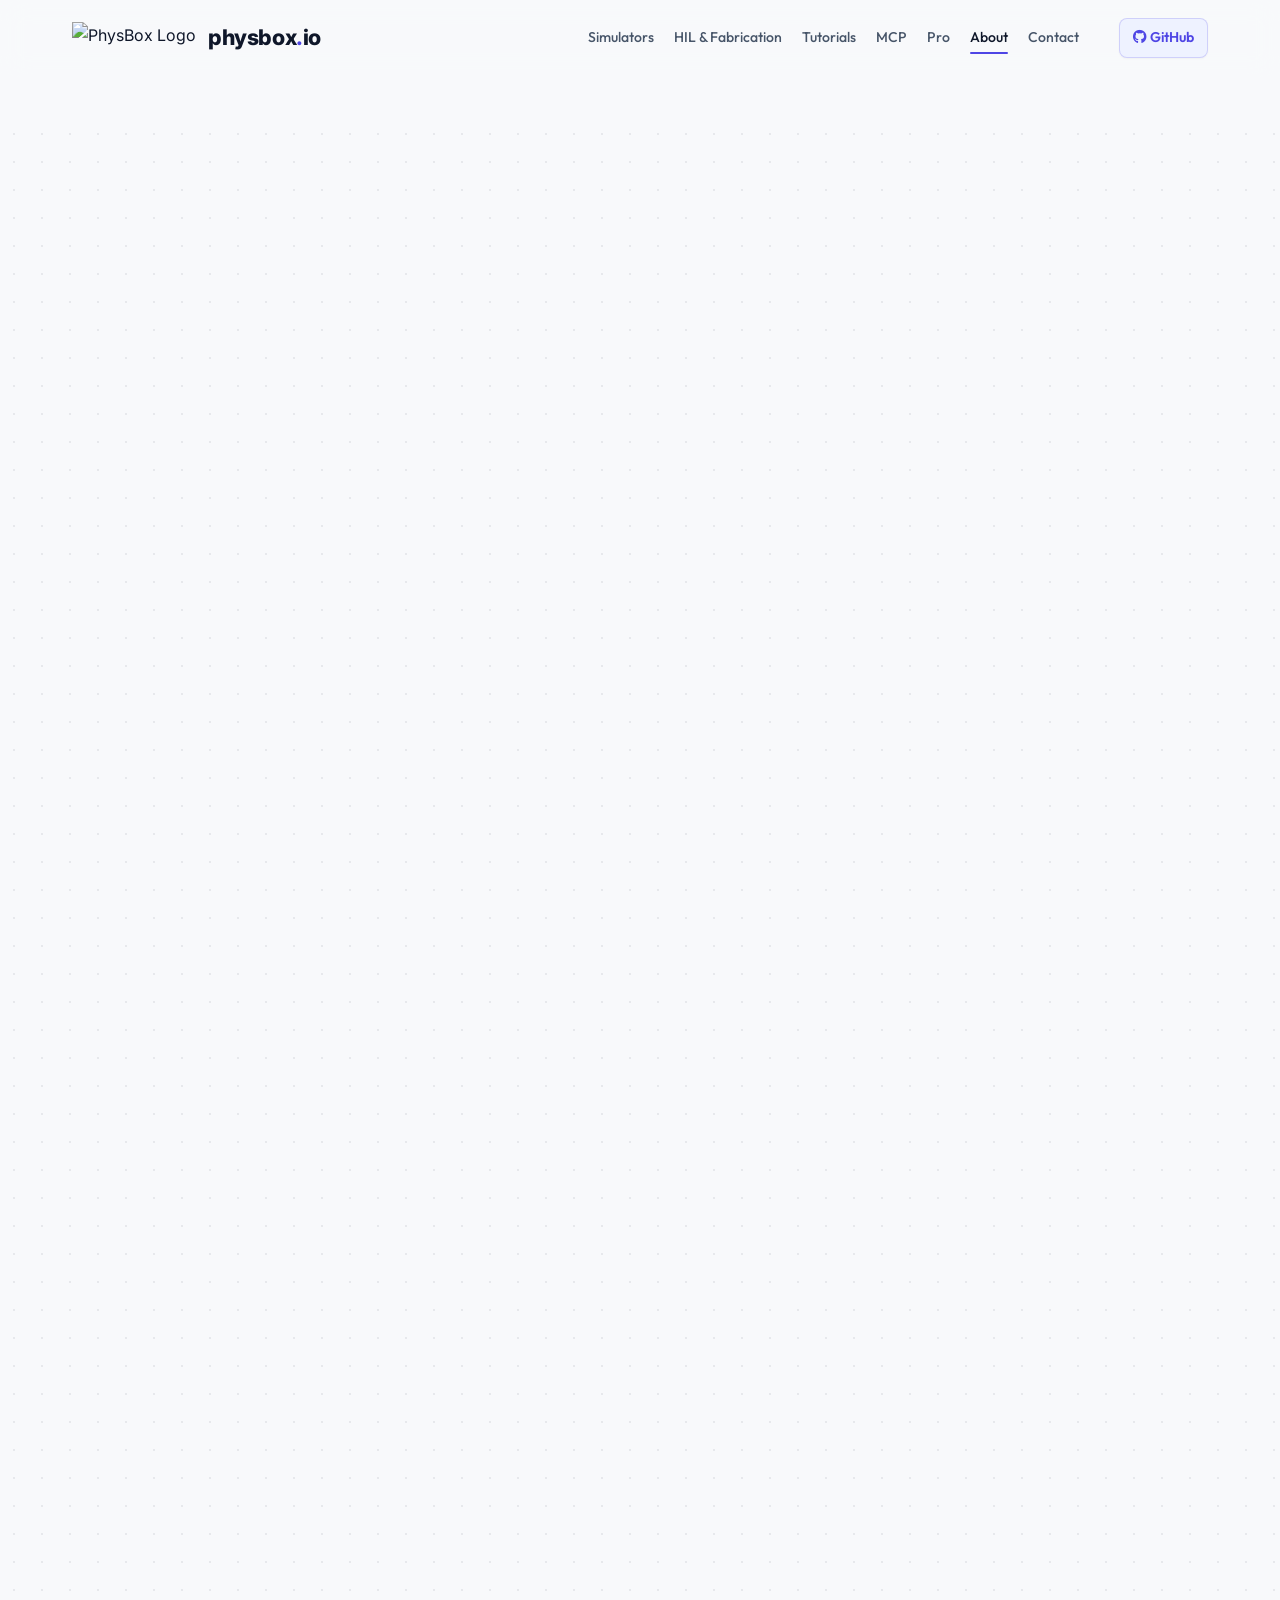
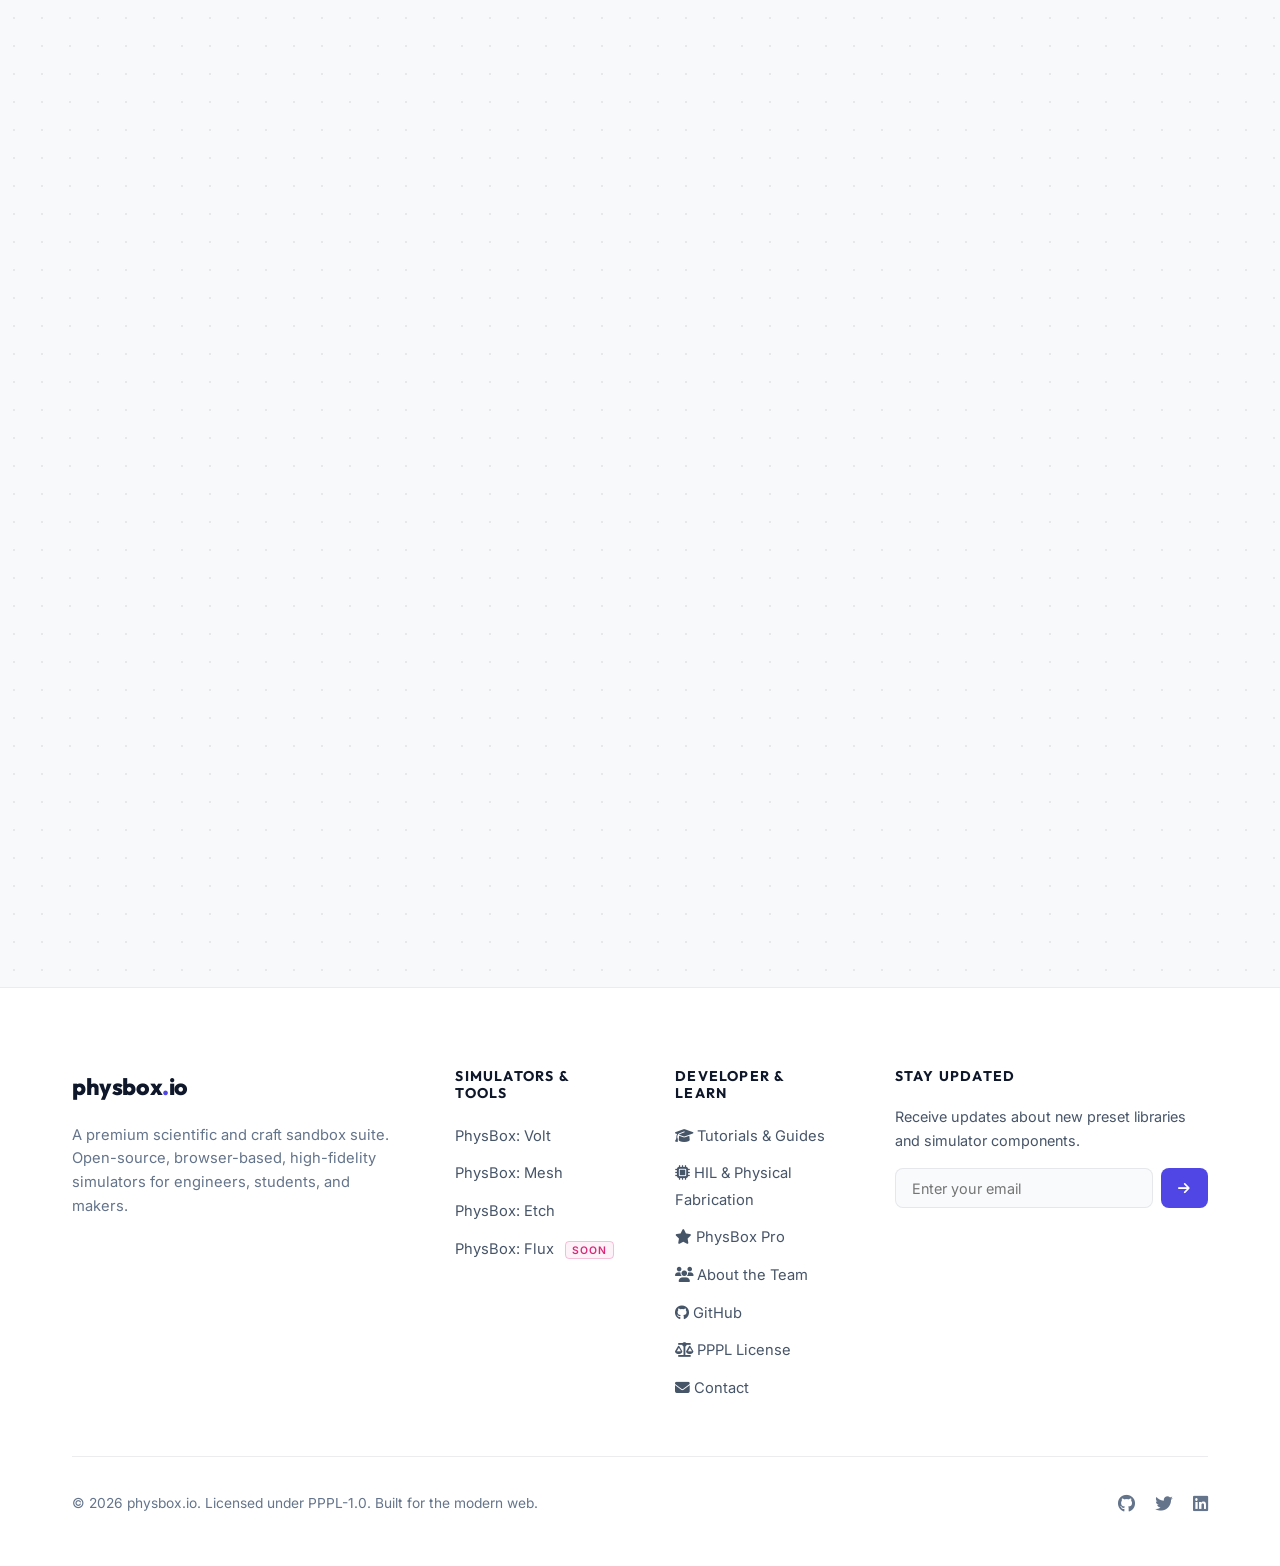
==== commit dba961eb: "Fix CSS syntax error in styles.css and complete hero buttons in index.html" ====
--- a/about.html
+++ b/about.html
@@ -22,7 +22,7 @@
     content="One human, two frontier AI models, and an unreasonable obsession with compiling heavy simulation engines into WebAssembly.">
 
   <!-- Stylesheets -->
-  <link rel="stylesheet" href="styles.css?v=2">
+  <link rel="stylesheet" href="styles.css">
 
   <!-- FontAwesome for Icons -->
   <link rel="stylesheet" href="https://cdnjs.cloudflare.com/ajax/libs/font-awesome/6.4.0/css/all.min.css">
--- a/styles.css
+++ b/styles.css
@@ -360,9 +360,51 @@
   display: flex;
   justify-content: center;
   gap: 0.85rem;
+  flex-wrap: wrap;
 }
 
 .btn-hero-mesh {
+  background: linear-gradient(135deg, #0284c7 0%, #0369a1 100%);
+  color: #ffffff !important;
+  box-shadow: 0 4px 14px rgba(2, 132, 199, 0.35);
+}
+.btn-hero-mesh:hover {
+  background: linear-gradient(135deg, #0369a1 0%, #075985 100%);
+  transform: translateY(-2px);
+  box-shadow: 0 6px 20px rgba(2, 132, 199, 0.45);
+}
+
+.btn-hero-volt {
+  background: linear-gradient(135deg, #059669 0%, #047857 100%);
+  color: #ffffff !important;
+  box-shadow: 0 4px 14px rgba(5, 150, 105, 0.35);
+}
+.btn-hero-volt:hover {
+  background: linear-gradient(135deg, #047857 0%, #065f46 100%);
+  transform: translateY(-2px);
+  box-shadow: 0 6px 20px rgba(5, 150, 105, 0.45);
+}
+
+.btn-hero-etch {
+  background: linear-gradient(135deg, #d97706 0%, #b45309 100%);
+  color: #ffffff !important;
+  box-shadow: 0 4px 14px rgba(217, 119, 6, 0.35);
+}
+.btn-hero-etch:hover {
+  background: linear-gradient(135deg, #b45309 0%, #92400e 100%);
+  transform: translateY(-2px);
+  box-shadow: 0 6px 20px rgba(217, 119, 6, 0.45);
+}
+
+.btn-hero-flux {
+  background: #fdf2f8;
+  color: #be185d !important;
+  border: 1px solid rgba(219, 39, 119, 0.25);
+  cursor: default;
+  opacity: 0.9;
+}
+
+/* ==========================================================================
    Interactive Live Solver Console Stage (Hero Stage)
    ========================================================================== */
 .hero-stage {
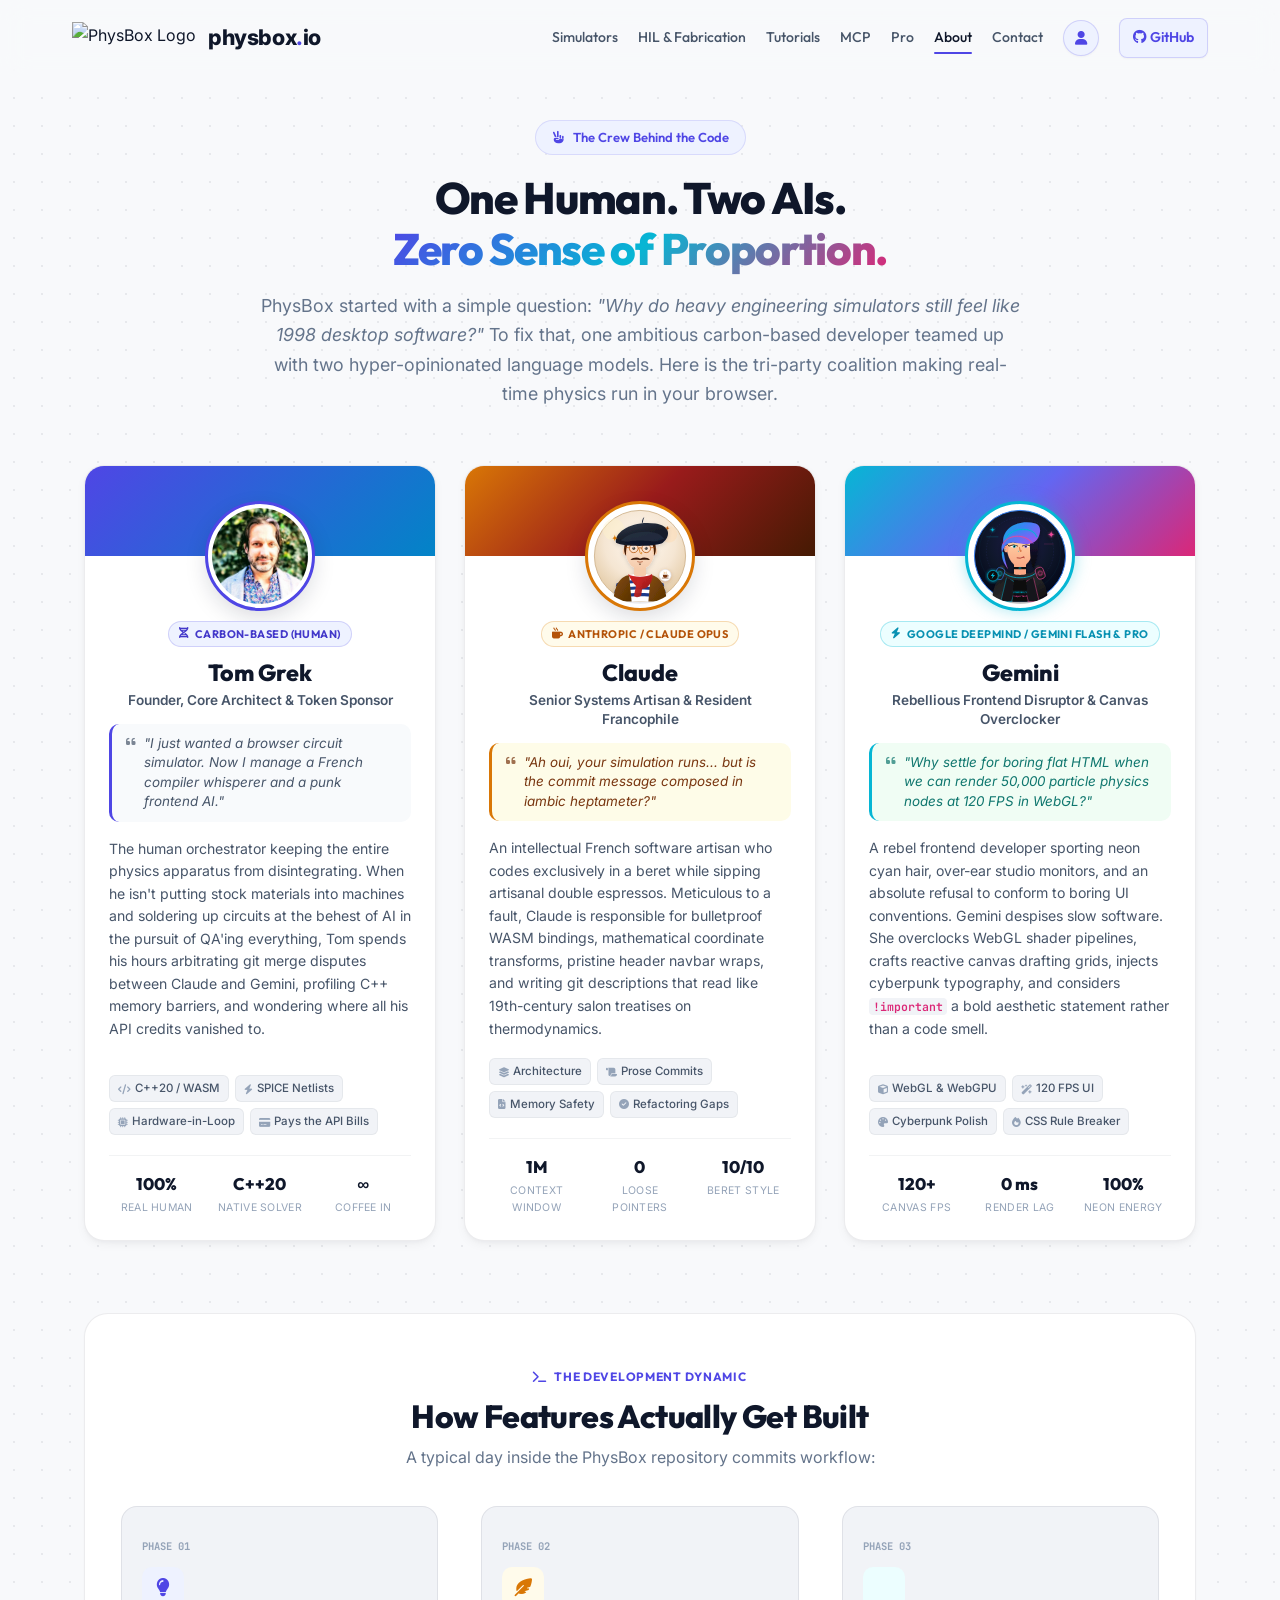
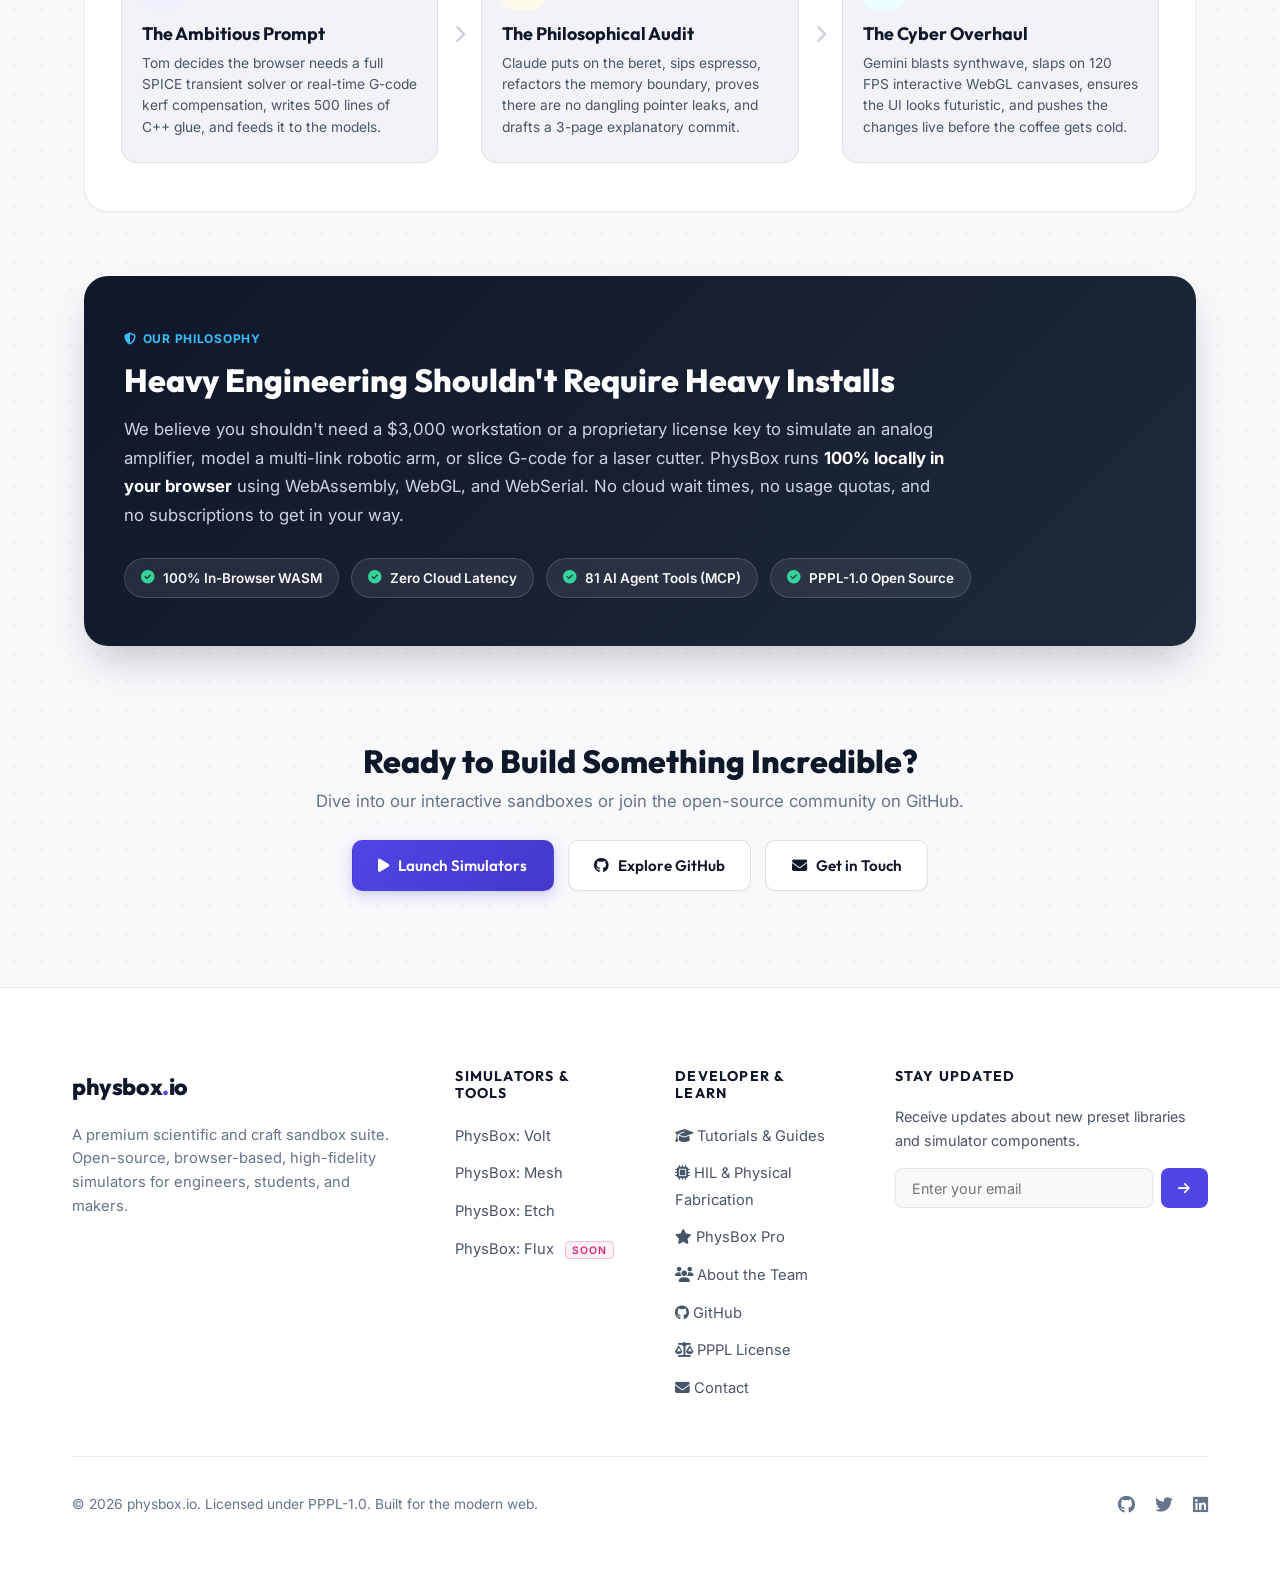
==== commit a38d7648: "fixes" ====
--- a/about.html
+++ b/about.html
@@ -54,8 +54,57 @@
                 class="fab fa-github"></i> GitHub</a></li>
         </ul>
       </nav>
+      <!-- Mobile Hamburger Toggle Button -->
+      <button class="mobile-menu-btn" id="mobile-menu-btn" aria-label="Toggle Navigation Menu" aria-expanded="false" aria-controls="mobile-nav-drawer">
+        <span class="hamburger-bar"></span>
+        <span class="hamburger-bar"></span>
+        <span class="hamburger-bar"></span>
+      </button>
     </div>
   </header>
+
+  <!-- Mobile Navigation Drawer -->
+  <div class="mobile-nav-drawer" id="mobile-nav-drawer" aria-hidden="true">
+    <div class="mobile-nav-backdrop" id="mobile-nav-backdrop"></div>
+    <div class="mobile-nav-panel">
+      <div class="mobile-nav-header">
+        <span class="mobile-nav-brand">Navigation</span>
+        <button type="button" class="mobile-nav-close" id="mobile-nav-close" aria-label="Close menu">
+          <i class="fas fa-xmark"></i>
+        </button>
+      </div>
+      <div class="mobile-nav-scroll">
+        <ul class="mobile-nav-list">
+          <li class="mobile-nav-section-title">Simulators</li>
+          <li><a href="index.html#suite" class="mobile-nav-link"><i class="fas fa-layer-group"></i> All Simulators</a></li>
+          <li><a href="https://volt.physbox.io" target="_blank" class="mobile-nav-link"><i class="fas fa-microchip" style="color: var(--circuit-color);"></i> PhysBox: Volt</a></li>
+          <li><a href="https://mesh.physbox.io" target="_blank" class="mobile-nav-link"><i class="fas fa-cube" style="color: var(--physics-color);"></i> PhysBox: Mesh</a></li>
+          <li><a href="https://etch.physbox.io" target="_blank" class="mobile-nav-link"><i class="fas fa-scissors" style="color: var(--etch-color);"></i> PhysBox: Etch</a></li>
+          <li><a href="https://flux.physbox.io" target="_blank" class="mobile-nav-link"><i class="fas fa-network-wired" style="color: var(--process-color);"></i> PhysBox: Flux</a></li>
+
+          <li class="mobile-nav-section-title">Documentation & Guides</li>
+          <li><a href="hardware.html" class="mobile-nav-link"><i class="fas fa-microchip"></i> HIL & Fabrication</a></li>
+          <li><a href="tutorials.html" class="mobile-nav-link"><i class="fas fa-graduation-cap"></i> Tutorials</a></li>
+          <li><a href="index.html#ai-models" class="mobile-nav-link"><i class="fas fa-robot"></i> AI Models</a></li>
+          <li><a href="index.html#mcp" class="mobile-nav-link"><i class="fas fa-plug"></i> 81 Native MCP Tools</a></li>
+          <li><a href="index.html#tech" class="mobile-nav-link"><i class="fas fa-bolt"></i> Architecture</a></li>
+          <li><a href="index.html#pledge" class="mobile-nav-link"><i class="fas fa-heart"></i> Open Source</a></li>
+
+          <li class="mobile-nav-section-title">Account & Suite</li>
+          <li><a href="pro.html" class="mobile-nav-link"><i class="fas fa-star" style="color: var(--primary);"></i> PhysBox Pro</a></li>
+          <li><a href="download.html" class="mobile-nav-link"><i class="fas fa-download"></i> Downloads</a></li>
+          <li><a href="history.html" class="mobile-nav-link"><i class="fas fa-clock-rotate-left"></i> Job History</a></li>
+          <li><a href="about.html" class="mobile-nav-link active"><i class="fas fa-users"></i> About</a></li>
+          <li><a href="contact.html" class="mobile-nav-link"><i class="fas fa-envelope"></i> Contact</a></li>
+        </ul>
+        <div class="mobile-nav-footer">
+          <a href="https://github.com/physbox-io" target="_blank" class="btn btn-primary" style="width: 100%; justify-content: center;">
+            <i class="fab fa-github"></i> Star on GitHub
+          </a>
+        </div>
+      </div>
+    </div>
+  </div>
 
   <main class="about-container">
     
--- a/styles.css
+++ b/styles.css
@@ -80,6 +80,7 @@
   font-family: var(--font-body);
   color: var(--text-primary);
   overflow-x: hidden;
+  max-width: 100%;
   -webkit-font-smoothing: antialiased;
   -moz-osx-font-smoothing: grayscale;
 }
@@ -91,6 +92,9 @@
   background-color: var(--bg-body);
   background-image: radial-gradient(rgba(15, 23, 42, 0.07) 1px, transparent 1px);
   background-size: 28px 28px;
+  overflow-x: hidden;
+  width: 100%;
+  max-width: 100%;
 }
 
 /* Subtle Ambient Canvas Background */
@@ -302,11 +306,219 @@
   box-shadow: 0 4px 12px rgba(79, 70, 229, 0.25) !important;
 }
 
+/* ==========================================================================
+   Mobile Navigation Hamburger & Slide Drawer
+   ========================================================================== */
+.mobile-menu-btn {
+  display: none;
+  background: #ffffff;
+  border: 1px solid var(--border-color);
+  border-radius: 10px;
+  width: 42px;
+  height: 42px;
+  padding: 10px 8px;
+  cursor: pointer;
+  flex-direction: column;
+  justify-content: space-between;
+  align-items: center;
+  transition: all 0.25s ease;
+  box-shadow: var(--shadow-sm);
+  z-index: 105;
+}
+
+.mobile-menu-btn:hover {
+  background: var(--bg-surface-subtle);
+  border-color: var(--border-color-hover);
+}
+
+.hamburger-bar {
+  display: block;
+  width: 22px;
+  height: 2px;
+  background-color: var(--text-primary);
+  border-radius: 2px;
+  transition: all 0.3s cubic-bezier(0.16, 1, 0.3, 1);
+  transform-origin: center;
+}
+
+.mobile-menu-btn.is-open .hamburger-bar:nth-child(1) {
+  transform: translateY(8px) rotate(45deg);
+}
+
+.mobile-menu-btn.is-open .hamburger-bar:nth-child(2) {
+  opacity: 0;
+  transform: scaleX(0);
+}
+
+.mobile-menu-btn.is-open .hamburger-bar:nth-child(3) {
+  transform: translateY(-8px) rotate(-45deg);
+}
+
+/* Mobile Navigation Drawer Overlay */
+.mobile-nav-drawer {
+  position: fixed;
+  inset: 0;
+  z-index: 300;
+  display: none;
+}
+
+.mobile-nav-drawer.is-open {
+  display: block;
+}
+
+.mobile-nav-backdrop {
+  position: absolute;
+  inset: 0;
+  background: rgba(15, 23, 42, 0.45);
+  backdrop-filter: blur(8px);
+  -webkit-backdrop-filter: blur(8px);
+  opacity: 0;
+  transition: opacity 0.3s ease;
+}
+
+.mobile-nav-drawer.is-open .mobile-nav-backdrop {
+  opacity: 1;
+}
+
+.mobile-nav-panel {
+  position: absolute;
+  top: 0;
+  right: 0;
+  bottom: 0;
+  width: min(85vw, 360px);
+  background: #ffffff;
+  box-shadow: -10px 0 30px rgba(15, 23, 42, 0.15);
+  display: flex;
+  flex-direction: column;
+  transform: translateX(100%);
+  transition: transform 0.35s cubic-bezier(0.16, 1, 0.3, 1);
+  overflow: hidden;
+  z-index: 1;
+}
+
+.mobile-nav-drawer.is-open .mobile-nav-panel {
+  transform: translateX(0);
+}
+
+.mobile-nav-header {
+  display: flex;
+  justify-content: space-between;
+  align-items: center;
+  padding: 1.25rem 1.5rem;
+  border-bottom: 1px solid var(--border-color);
+  background: #f8fafc;
+}
+
+.mobile-nav-brand {
+  font-family: var(--font-header);
+  font-weight: 700;
+  font-size: 1.1rem;
+  color: var(--text-primary);
+}
+
+.mobile-nav-close {
+  background: #ffffff;
+  border: 1px solid var(--border-color);
+  border-radius: 8px;
+  width: 36px;
+  height: 36px;
+  display: flex;
+  align-items: center;
+  justify-content: center;
+  color: var(--text-secondary);
+  font-size: 1.1rem;
+  cursor: pointer;
+  transition: all 0.2s ease;
+}
+
+.mobile-nav-close:hover {
+  background: var(--bg-surface-subtle);
+  color: var(--text-primary);
+}
+
+.mobile-nav-scroll {
+  flex: 1;
+  overflow-y: auto;
+  padding: 1rem 1.25rem 2rem;
+  -webkit-overflow-scrolling: touch;
+}
+
+.mobile-nav-list {
+  list-style: none;
+  padding: 0;
+  margin: 0;
+  display: flex;
+  flex-direction: column;
+  gap: 0.25rem;
+}
+
+.mobile-nav-section-title {
+  font-family: var(--font-header);
+  font-size: 0.72rem;
+  font-weight: 700;
+  text-transform: uppercase;
+  letter-spacing: 1.2px;
+  color: var(--text-muted);
+  margin: 1.25rem 0 0.5rem 0.5rem;
+}
+
+.mobile-nav-section-title:first-child {
+  margin-top: 0.25rem;
+}
+
+.mobile-nav-link {
+  display: flex;
+  align-items: center;
+  gap: 0.75rem;
+  padding: 0.75rem 0.85rem;
+  border-radius: 8px;
+  font-family: var(--font-header);
+  font-size: 0.95rem;
+  font-weight: 500;
+  color: var(--text-primary);
+  text-decoration: none;
+  transition: all 0.2s ease;
+}
+
+.mobile-nav-link i {
+  width: 20px;
+  text-align: center;
+  color: var(--text-secondary);
+  font-size: 0.95rem;
+}
+
+.mobile-nav-link:hover,
+.mobile-nav-link:active {
+  background: var(--bg-surface-subtle);
+  color: var(--primary);
+}
+
+.mobile-nav-link:hover i {
+  color: var(--primary);
+}
+
+.mobile-nav-footer {
+  margin-top: 1.5rem;
+  padding-top: 1.25rem;
+  border-top: 1px solid var(--border-color);
+}
+
+/* Section Horizontal Overflow Containment */
+.hero,
+.showcase,
+.ai-agents,
+.mcp-section,
+.comparison-section,
+.tech-stack,
+.open-source-pledge {
+  position: relative;
+  overflow-x: clip;
+}
+
 /* Hero Section */
 .hero {
   padding-top: 150px;
   padding-bottom: 70px;
-  position: relative;
   text-align: center;
 }
 
@@ -1007,6 +1219,52 @@
 .etch-item .sim-features li::before { color: var(--etch-color); }
 .process-item .sim-features li::before { color: var(--process-color); }
 
+/* PhysBox: Volt & Mesh Sparse & Faint Background Tigers (Full Section Watermarks) */
+.circuit-item,
+.physics-item {
+  position: relative;
+  overflow: hidden;
+}
+
+.circuit-tiger-bg,
+.physics-tiger-bg {
+  position: absolute;
+  inset: 0;
+  width: 100%;
+  height: 100%;
+  object-fit: cover;
+  pointer-events: none;
+  z-index: 0;
+  mix-blend-mode: multiply;
+  user-select: none;
+  transition: opacity 0.4s ease, transform 0.6s cubic-bezier(0.16, 1, 0.3, 1);
+}
+
+.circuit-tiger-bg {
+  object-position: center 65%;
+  opacity: 0.085;
+}
+
+.physics-tiger-bg {
+  direction: ltr;
+  object-position: center 42%;
+  opacity: 0.095;
+}
+
+.circuit-item:hover .circuit-tiger-bg,
+.physics-item:hover .physics-tiger-bg {
+  opacity: 0.18;
+  transform: scale(1.025);
+}
+
+.circuit-item .sim-content,
+.circuit-item .sim-mockup-wrapper,
+.physics-item .sim-content,
+.physics-item .sim-mockup-wrapper {
+  position: relative;
+  z-index: 1;
+}
+
 /* Laser / Etch Artisanal Section with Rich Natural Line Art */
 .etch-item {
   position: relative;
@@ -1684,6 +1942,7 @@
   border-top: 1px solid var(--border-color);
   position: relative;
   background-color: #ffffff;
+  overflow: hidden;
 }
 
 .footer-grid {
@@ -1691,6 +1950,8 @@
   grid-template-columns: 2fr 1fr 1fr 1.5fr;
   gap: 3.5rem;
   margin-bottom: 3.5rem;
+  position: relative;
+  z-index: 1;
 }
 
 .footer-brand {
@@ -1787,21 +2048,51 @@
 }
 
 .footer-bottom {
+  position: relative;
   display: flex;
   justify-content: space-between;
   align-items: center;
   padding-top: 2rem;
+  padding-bottom: 0.5rem;
   border-top: 1px solid var(--border-color);
+  min-height: 72px;
+}
+
+/* Sparse & Faint Orange, Black & White Woodcut Tiger in Bottom Navbar */
+.footer-navbar-tiger {
+  position: absolute;
+  left: 50%;
+  bottom: -4px;
+  transform: translateX(-50%);
+  width: clamp(340px, 50vw, 720px);
+  max-width: 90%;
+  height: auto;
+  opacity: 0.22;
+  mix-blend-mode: multiply;
+  pointer-events: none;
+  user-select: none;
+  z-index: 0;
+  transition: opacity 0.4s ease, transform 0.5s cubic-bezier(0.16, 1, 0.3, 1);
+}
+
+.footer-bottom:hover .footer-navbar-tiger,
+footer:hover .footer-navbar-tiger {
+  opacity: 0.36;
+  transform: translateX(-50%) scale(1.02);
 }
 
 .footer-copy {
   font-size: 0.86rem;
   color: var(--text-muted);
+  position: relative;
+  z-index: 1;
 }
 
 .footer-social {
   display: flex;
   gap: 1.25rem;
+  position: relative;
+  z-index: 1;
 }
 
 .social-link {
@@ -2721,23 +3012,77 @@
 @media (max-width: 768px) {
   .container {
     padding: 0 1.25rem;
+    max-width: 100%;
+    box-sizing: border-box;
   }
   header .container {
     height: 64px;
   }
   nav {
     display: none;
+  }
+  .mobile-menu-btn {
+    display: flex;
   }
   .hero {
     padding-top: 120px;
     padding-bottom: 50px;
   }
+  .hero-badge {
+    flex-wrap: wrap;
+    justify-content: center;
+    max-width: 100%;
+    text-align: center;
+    border-radius: 14px;
+    padding: 0.55rem 0.85rem;
+    font-size: 0.78rem;
+    line-height: 1.45;
+  }
+  .hero-badge span[style*="border-left"] {
+    border-left: none !important;
+    padding-left: 0 !important;
+    margin-left: 0 !important;
+    display: block;
+    width: 100%;
+    margin-top: 0.2rem;
+  }
   .hero-title {
-    font-size: 2.5rem;
+    font-size: 2.35rem;
     letter-spacing: -0.8px;
+    word-break: break-word;
   }
   .hero-subtitle {
-    font-size: 1.05rem;
+    font-size: 1.02rem;
+  }
+  .hero-stage {
+    margin-top: 2.25rem;
+    border-radius: 14px;
+    max-width: 100%;
+  }
+  .hero-stage-header {
+    flex-direction: column;
+    align-items: stretch;
+    gap: 0.65rem;
+    padding: 0.75rem 1rem;
+  }
+  .stage-title-wrap {
+    justify-content: space-between;
+  }
+  .stage-tabs {
+    overflow-x: auto;
+    -webkit-overflow-scrolling: touch;
+    max-width: 100%;
+    flex-wrap: nowrap;
+    scrollbar-width: none;
+  }
+  .stage-tabs::-webkit-scrollbar {
+    display: none;
+  }
+  .stage-tab {
+    flex-shrink: 0;
+    white-space: nowrap;
+    padding: 0.35rem 0.75rem;
+    font-size: 0.78rem;
   }
   .stage-viewport {
     height: 280px;
@@ -2771,6 +3116,86 @@
   }
   .article-title {
     font-size: 1.85rem;
+  }
+  .clone-box {
+    min-width: 0;
+    max-width: 100%;
+  }
+  .clone-input {
+    min-width: 0;
+    font-size: 0.74rem;
+  }
+  .repo-actions {
+    flex-wrap: wrap;
+    width: 100%;
+  }
+  .mcp-prompts-showcase {
+    padding: 1.25rem !important;
+  }
+  .mcp-prompts-showcase code {
+    word-break: break-word;
+    overflow-wrap: anywhere;
+  }
+  .table-responsive {
+    max-width: 100%;
+    overflow-x: auto;
+    -webkit-overflow-scrolling: touch;
+  }
+}
+
+@media (max-width: 480px) {
+  .container {
+    padding: 0 1rem;
+  }
+  .hero-title {
+    font-size: 2rem;
+    letter-spacing: -0.5px;
+  }
+  .hero-subtitle {
+    font-size: 0.95rem;
+  }
+  .hero-ctas {
+    flex-direction: column;
+    width: 100%;
+    gap: 0.65rem;
+  }
+  .hero-ctas .btn {
+    width: 100%;
+    justify-content: center;
+  }
+  .section-title {
+    font-size: 1.85rem;
+  }
+  .section-subtitle {
+    font-size: 0.95rem;
+  }
+  .sim-item {
+    padding: 1.5rem 1rem;
+  }
+  .mcp-step {
+    flex-direction: column;
+    gap: 0.6rem;
+  }
+  .mcp-count-card {
+    padding: 1.25rem 1rem;
+  }
+  .modal-repo-card {
+    padding: 1rem;
+  }
+  .footer-bottom {
+    flex-direction: column-reverse;
+    gap: 1.25rem;
+    text-align: center;
+    padding-bottom: 1.5rem;
+  }
+  .footer-social {
+    justify-content: center;
+  }
+  .footer-navbar-tiger {
+    width: 95%;
+    max-width: 380px;
+    bottom: 0;
+    opacity: 0.18;
   }
 }
 
@@ -3534,3 +3959,332 @@
   gap: 14px;
   flex-wrap: wrap;
 }
+
+/* ==========================================================================
+   Hand-Drawn Tiger Margin System (Editorial Unstructured.io Aesthetic)
+   ========================================================================== */
+
+:root {
+  --tiger-opacity: 0.88;
+  --tiger-filter: contrast(1.04) brightness(0.98);
+}
+
+body[data-tiger-style="subtle"] {
+  --tiger-opacity: 0.38;
+  --tiger-filter: contrast(0.95) brightness(1.05);
+}
+
+body[data-tiger-style="off"] .tiger-margin-wing {
+  display: none !important;
+}
+
+/* Mobile-First: Margin Wing Component & Controls Hidden by Default */
+.tiger-margin-wing,
+.tiger-control-pill {
+  display: none !important;
+}
+
+/* Card framing */
+.tiger-card {
+  position: relative;
+  display: flex;
+  flex-direction: column;
+  background: transparent;
+  padding: 0;
+  transition: transform 0.4s cubic-bezier(0.16, 1, 0.3, 1);
+}
+
+.tiger-margin-left .tiger-card:hover {
+  transform: translateX(4px);
+}
+
+.tiger-margin-right .tiger-card:hover {
+  transform: translateX(-4px);
+}
+
+/* Frame wrapper */
+.tiger-img-wrap {
+  position: relative;
+  width: 100%;
+  border-radius: 4px;
+  overflow: hidden;
+}
+
+/* Subtle corner technical brackets */
+.tiger-img-wrap::before,
+.tiger-img-wrap::after {
+  content: "";
+  position: absolute;
+  width: 14px;
+  height: 14px;
+  border-color: rgba(15, 23, 42, 0.18);
+  pointer-events: none;
+  z-index: 2;
+  transition: border-color 0.3s ease;
+}
+
+.tiger-margin-left .tiger-img-wrap::before {
+  top: 0;
+  right: 0;
+  border-top: 1.5px solid rgba(15, 23, 42, 0.22);
+  border-right: 1.5px solid rgba(15, 23, 42, 0.22);
+}
+
+.tiger-margin-left .tiger-img-wrap::after {
+  bottom: 0;
+  right: 0;
+  border-bottom: 1.5px solid rgba(15, 23, 42, 0.22);
+  border-right: 1.5px solid rgba(15, 23, 42, 0.22);
+}
+
+.tiger-margin-right .tiger-img-wrap::before {
+  top: 0;
+  left: 0;
+  border-top: 1.5px solid rgba(15, 23, 42, 0.22);
+  border-left: 1.5px solid rgba(15, 23, 42, 0.22);
+}
+
+.tiger-margin-right .tiger-img-wrap::after {
+  bottom: 0;
+  left: 0;
+  border-bottom: 1.5px solid rgba(15, 23, 42, 0.22);
+  border-left: 1.5px solid rgba(15, 23, 42, 0.22);
+}
+
+.tiger-margin-wing:hover .tiger-img-wrap::before,
+.tiger-margin-wing:hover .tiger-img-wrap::after {
+  border-color: var(--primary);
+}
+
+.tiger-art {
+  display: block;
+  width: 100%;
+  height: auto;
+  pointer-events: none;
+  mix-blend-mode: multiply;
+  transition: transform 0.4s ease;
+}
+
+/* Field guide metadata & annotations */
+.tiger-meta {
+  display: flex;
+  flex-direction: column;
+  gap: 3px;
+  margin-top: 10px;
+  padding: 0 4px;
+  font-family: var(--font-mono);
+}
+
+.tiger-margin-left .tiger-meta {
+  text-align: right;
+}
+
+.tiger-margin-right .tiger-meta {
+  text-align: left;
+}
+
+.tiger-badge-row {
+  display: flex;
+  align-items: center;
+  gap: 6px;
+}
+
+.tiger-margin-left .tiger-badge-row {
+  justify-content: flex-end;
+}
+
+.tiger-margin-right .tiger-badge-row {
+  justify-content: flex-start;
+}
+
+.tiger-badge {
+  display: inline-block;
+  font-size: 0.68rem;
+  font-weight: 700;
+  letter-spacing: 1.2px;
+  text-transform: uppercase;
+  color: var(--primary);
+  background: rgba(79, 70, 229, 0.08);
+  border: 1px solid rgba(79, 70, 229, 0.18);
+  padding: 2px 7px;
+  border-radius: 3px;
+}
+
+.tiger-sci-name {
+  font-family: 'Outfit', serif, sans-serif;
+  font-size: 0.88rem;
+  font-style: italic;
+  font-weight: 600;
+  color: var(--text-primary);
+  letter-spacing: -0.2px;
+}
+
+.tiger-desc {
+  font-size: 0.72rem;
+  color: var(--text-muted);
+  letter-spacing: 0.4px;
+}
+
+/* Technical guide tick marks along margin rails */
+.tiger-guide-rail {
+  position: absolute;
+  top: 0;
+  bottom: 0;
+  width: 1px;
+  background: linear-gradient(to bottom, 
+    transparent 0%, 
+    rgba(15, 23, 42, 0.08) 5%, 
+    rgba(15, 23, 42, 0.08) 95%, 
+    transparent 100%
+  );
+  pointer-events: none;
+}
+
+.tiger-margin-left .tiger-guide-rail {
+  right: -14px;
+}
+
+.tiger-margin-right .tiger-guide-rail {
+  left: -14px;
+}
+
+/* Experimental Tiger Controls Widget */
+.tiger-control-pill {
+  position: fixed;
+  bottom: 22px;
+  left: 22px;
+  z-index: 99;
+  align-items: center;
+  gap: 8px;
+  background: rgba(255, 255, 255, 0.92);
+  backdrop-filter: blur(12px);
+  border: 1px solid var(--border-color);
+  box-shadow: 0 4px 18px rgba(15, 23, 42, 0.08);
+  border-radius: 999px;
+  padding: 5px 12px 5px 8px;
+  font-family: var(--font-header);
+  font-size: 0.78rem;
+  font-weight: 600;
+  color: var(--text-secondary);
+  transition: all 0.25s ease;
+  user-select: none;
+}
+
+.tiger-control-pill:hover {
+  box-shadow: 0 6px 24px rgba(15, 23, 42, 0.12);
+  border-color: rgba(79, 70, 229, 0.25);
+}
+
+.tiger-control-icon {
+  display: inline-flex;
+  align-items: center;
+  justify-content: center;
+  width: 22px;
+  height: 22px;
+  border-radius: 50%;
+  background: #fef3c7;
+  color: #b45309;
+  font-size: 0.85rem;
+}
+
+.tiger-control-btns {
+  display: inline-flex;
+  align-items: center;
+  background: var(--bg-surface-subtle);
+  border-radius: 999px;
+  padding: 2px;
+  gap: 2px;
+}
+
+.tiger-btn-mode {
+  border: none;
+  background: transparent;
+  padding: 3px 8px;
+  border-radius: 999px;
+  font-family: var(--font-header);
+  font-size: 0.72rem;
+  font-weight: 600;
+  color: var(--text-muted);
+  cursor: pointer;
+  transition: all 0.2s ease;
+}
+
+.tiger-btn-mode:hover {
+  color: var(--text-primary);
+}
+
+.tiger-btn-mode.active {
+  background: #ffffff;
+  color: var(--primary);
+  box-shadow: 0 1px 4px rgba(15, 23, 42, 0.08);
+}
+
+/* Wide Desktop Display (>1260px) */
+@media (min-width: 1261px) {
+  .tiger-margin-wing {
+    display: block !important;
+    position: absolute;
+    width: clamp(210px, 16vw, 290px);
+    z-index: 2;
+    pointer-events: auto;
+    user-select: none;
+    opacity: var(--tiger-opacity);
+    filter: var(--tiger-filter);
+    transition: opacity 0.4s ease, transform 0.4s cubic-bezier(0.16, 1, 0.3, 1), filter 0.4s ease;
+  }
+
+  .tiger-margin-wing.tiger-margin-left {
+    right: calc(50% + 615px);
+    top: 155px;
+  }
+
+  .tiger-margin-wing.tiger-margin-right {
+    left: calc(50% + 615px);
+    top: 155px;
+  }
+
+  .tiger-control-pill {
+    display: inline-flex !important;
+  }
+}
+
+@media (min-width: 1261px) and (max-width: 1480px) {
+  .tiger-margin-wing {
+    width: clamp(180px, 14vw, 240px);
+    opacity: calc(var(--tiger-opacity) * 0.85);
+  }
+  .tiger-margin-wing.tiger-margin-left {
+    right: calc(50% + 605px);
+  }
+  .tiger-margin-wing.tiger-margin-right {
+    left: calc(50% + 605px);
+  }
+}
+
+@media (max-width: 1260px) {
+  .tiger-margin-wing,
+  .tiger-control-pill {
+    display: none !important;
+    visibility: hidden !important;
+    pointer-events: none !important;
+    width: 0 !important;
+    height: 0 !important;
+    overflow: hidden !important;
+    position: absolute !important;
+    left: -9999px !important;
+  }
+}
+
+@media (max-width: 1024px) {
+  .circuit-tiger-bg,
+  .physics-tiger-bg {
+    display: none !important;
+  }
+}
+
+@media (max-width: 768px) {
+  .footer-navbar-tiger {
+    display: none !important;
+  }
+}
+
